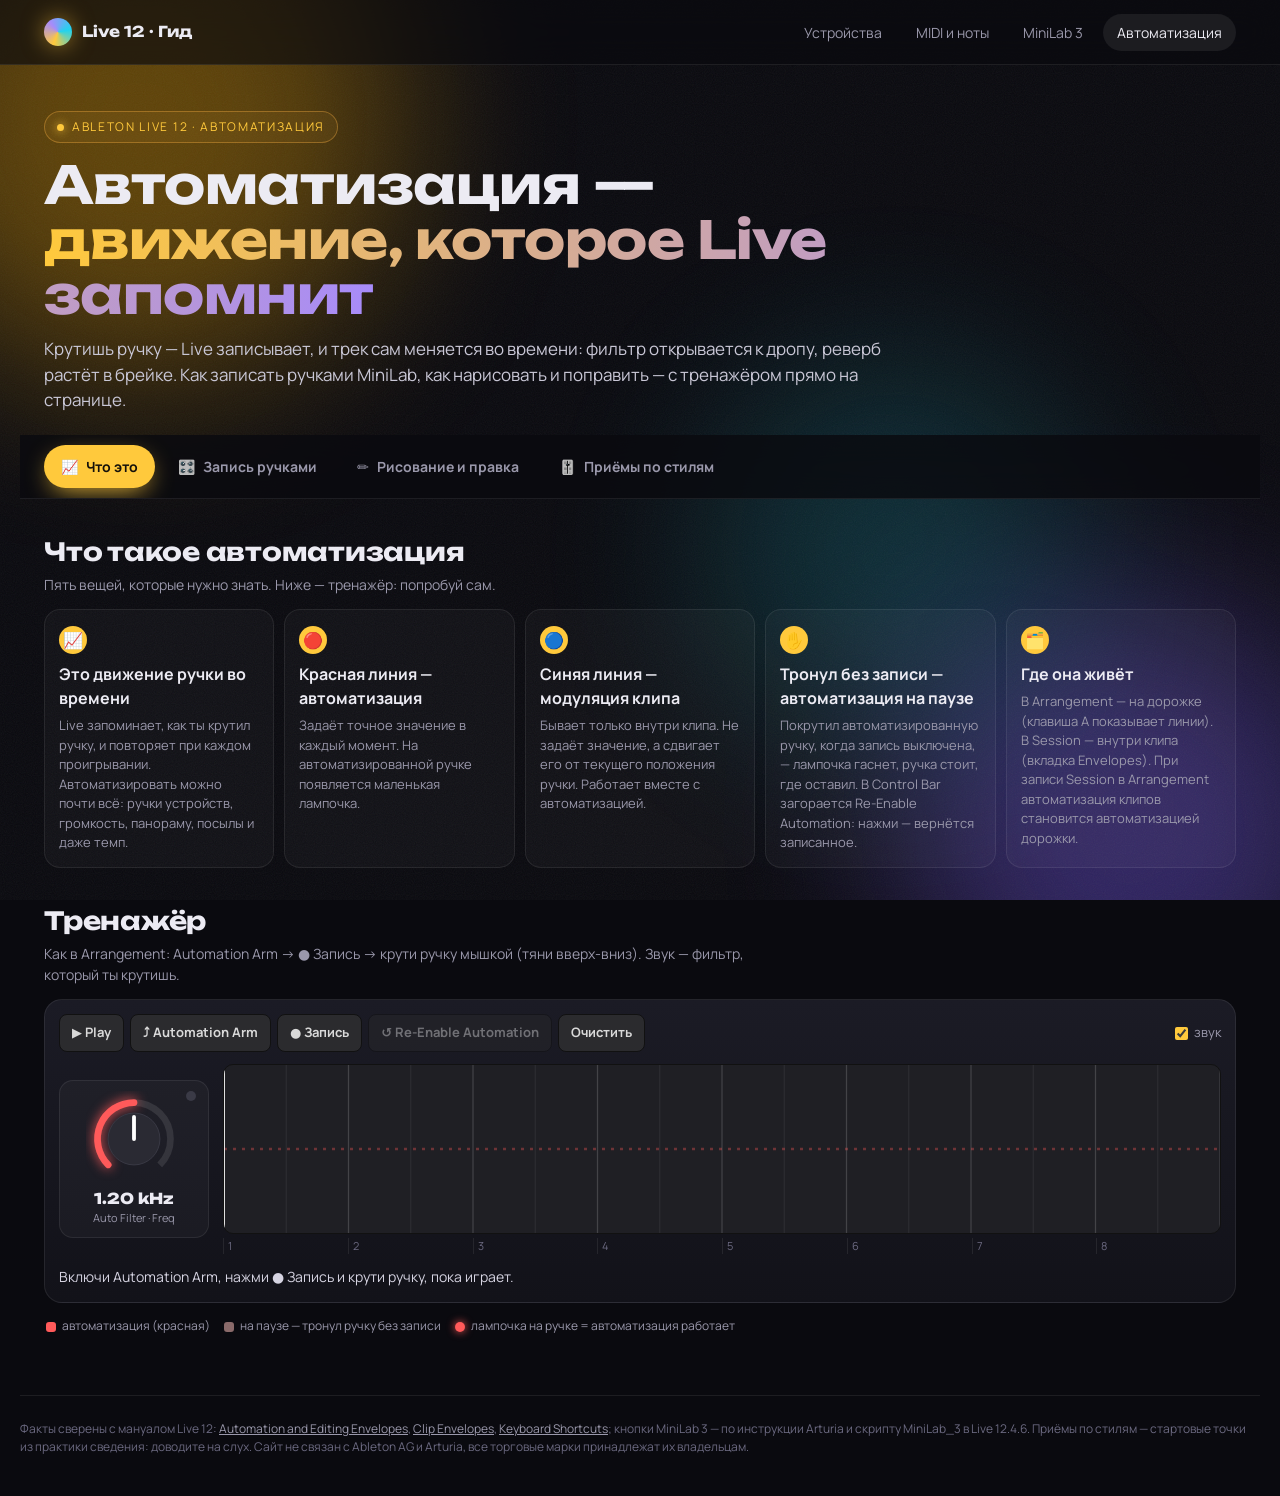
==== automation.html @ 1afea5f6 "feat: MiniLab 3 and automation pages MiniLab 3 (minilab.html): setup steps from the Arturia Live scr" ====
<!DOCTYPE html>
<html lang="ru">
<head>
<meta charset="utf-8">
<meta name="viewport" content="width=device-width, initial-scale=1">
<title>Автоматизация в Ableton Live 12 — гид</title>
<meta name="description" content="Автоматизация в Ableton Live 12: что это, как записать движения ручек MiniLab 3, как рисовать и править линии, формы и Simplify, приёмы по стилям — с интерактивным тренажёром.">
<link rel="icon" href="data:image/svg+xml,%3Csvg xmlns=%22http://www.w3.org/2000/svg%22 viewBox=%220 0 100 100%22%3E%3Ccircle cx=%2250%22 cy=%2250%22 r=%2244%22 fill=%22%23ffc93c%22/%3E%3Cpath d=%22M50 16 78 66 22 66Z%22 fill=%22%2314110a%22/%3E%3C/svg%3E">
<link rel="preconnect" href="https://fonts.googleapis.com">
<link rel="preconnect" href="https://fonts.gstatic.com" crossorigin>
<link href="https://fonts.googleapis.com/css2?family=Manrope:wght@400;500;600;700;800&family=Unbounded:wght@500;700;800&display=swap" rel="stylesheet">
<link rel="stylesheet" href="styles.css">
<link rel="stylesheet" href="midi.css">
<link rel="stylesheet" href="ctrl.css">
</head>
<body>
<div class="bg"><div class="blob b1"></div><div class="blob b2"></div><div class="blob b3"></div></div>
<div class="grain"></div>

<header class="top">
  <div class="wrap">
    <a class="logo" href="index.html"><span class="dot"></span>Live 12 · Гид</a>
    <nav>
      <a href="index.html">Устройства</a>
      <a href="midi.html">MIDI и ноты</a>
      <a href="minilab.html">MiniLab 3</a>
      <a href="automation.html" class="on">Автоматизация</a>
    </nav>
  </div>
</header>

<main class="wrap">
  <section class="mhero">
    <span class="eyebrow"><i></i>Ableton Live 12 · Автоматизация</span>
    <h1>Автоматизация — <span class="grad">движение, которое Live запомнит</span></h1>
    <p>Крутишь ручку — Live записывает, и трек сам меняется во времени: фильтр открывается к дропу, реверб растёт в брейке. Как записать ручками MiniLab, как нарисовать и поправить — с тренажёром прямо на странице.</p>
  </section>
  <nav class="tabs" id="tabs" role="tablist" aria-label="Разделы" data-order="basics record edit recipes"></nav>
  <div id="tab"></div>
</main>

<footer class="wrap disc">
  Факты сверены с мануалом Live 12: <a href="https://www.ableton.com/en/live-manual/12/automation-and-editing-envelopes/" target="_blank" rel="noopener">Automation and Editing Envelopes</a>, <a href="https://www.ableton.com/en/live-manual/12/clip-envelopes/" target="_blank" rel="noopener">Clip Envelopes</a>, <a href="https://www.ableton.com/en/live-manual/12/live-keyboard-shortcuts/" target="_blank" rel="noopener">Keyboard Shortcuts</a>; кнопки MiniLab 3 — по инструкции Arturia и скрипту MiniLab_3 в Live 12.4.6.
  Приёмы по стилям — стартовые точки из практики сведения: доводите на слух. Сайт не связан с Ableton AG и Arturia, все торговые марки принадлежат их владельцам.
</footer>

<script src="data/core.js"></script>
<script src="data/catalog.js"></script>
<script src="data/minilab.js"></script>
<script src="data/automation.js"></script>
<script src="js/ctrl-core.js"></script>
<script src="js/tabs.js"></script>
<script src="js/minilab/panel.js"></script>
<script src="js/automation/lane.js"></script>
<script src="js/automation/tabs.js"></script>
</body>
</html>
---- styles.css ----
:root{
  --bg:#0a0a0f; --bg2:#12121a; --card:#16161f; --line:rgba(255,255,255,.08);
  --txt:#ecebf3; --mut:#9a98ab; --dim:#6b6980;
  --amber:#ffc93c; --amber2:#ff8a1f; --accent:#ffc93c; --violet:#a78bfa; --pc:#ffc93c;
  --r:18px; --ease:cubic-bezier(.2,.8,.2,1); --spring:cubic-bezier(.34,1.56,.64,1);
}
*{box-sizing:border-box;margin:0;padding:0}
html{scroll-behavior:smooth}
body{font-family:'Manrope',system-ui,-apple-system,Segoe UI,Roboto,sans-serif;background:var(--bg);color:var(--txt);min-height:100vh;overflow-x:hidden;line-height:1.5;-webkit-font-smoothing:antialiased}
h1,h2,h3,.disp{font-family:'Unbounded','Manrope',sans-serif;letter-spacing:-.01em}
a{color:inherit}
button{font:inherit;color:inherit;background:none;border:0;cursor:pointer}

/* ── animated background ── */
.bg{position:fixed;inset:0;z-index:-2;overflow:hidden;pointer-events:none}
.blob{position:absolute;border-radius:50%;filter:blur(90px);opacity:.35;animation:float 22s ease-in-out infinite}
.b1{width:520px;height:520px;background:#ffb000;top:-140px;left:-120px}
.b2{width:460px;height:460px;background:#7c5cff;bottom:-160px;right:-80px;animation-delay:-7s}
.b3{width:380px;height:380px;background:#22d3ee;top:40%;left:55%;opacity:.18;animation-delay:-14s}
@keyframes float{0%,100%{transform:translate(0,0) scale(1)}33%{transform:translate(60px,40px) scale(1.08)}66%{transform:translate(-40px,60px) scale(.95)}}
.grain{position:fixed;inset:0;z-index:-1;pointer-events:none;opacity:.06;background-image:url("data:image/svg+xml,%3Csvg xmlns='http://www.w3.org/2000/svg' width='160' height='160'%3E%3Cfilter id='n'%3E%3CfeTurbulence type='fractalNoise' baseFrequency='.9' numOctaves='3'/%3E%3C/filter%3E%3Crect width='100%25' height='100%25' filter='url(%23n)'/%3E%3C/svg%3E")}

.wrap{max-width:1240px;margin:0 auto;padding:0 24px}

/* ── header ── */
header.top{position:sticky;top:0;z-index:20;backdrop-filter:blur(16px);-webkit-backdrop-filter:blur(16px);background:rgba(10,10,15,.65);border-bottom:1px solid var(--line)}
header.top .wrap{display:flex;align-items:center;gap:14px;height:64px}
.logo{display:flex;align-items:center;gap:10px;text-decoration:none;font-family:'Unbounded','Manrope',system-ui,sans-serif;font-weight:700;font-size:15px}
.logo .dot{width:28px;height:28px;border-radius:50%;background:conic-gradient(from 200deg,var(--amber),var(--violet),#22d3ee,var(--amber));box-shadow:0 0 22px rgba(255,200,60,.5);animation:spin 8s linear infinite}
@keyframes spin{to{transform:rotate(360deg)}}
.top nav{margin-left:auto;display:flex;gap:6px}
.top nav a{padding:8px 14px;border-radius:999px;text-decoration:none;color:var(--mut);font-size:14px;transition:.25s}
.top nav a:hover,.top nav a.on{color:var(--txt);background:rgba(255,255,255,.07)}

/* ── hero ── */
.hero{padding:64px 0 28px;display:grid;grid-template-columns:1.25fr .75fr;gap:40px;align-items:center}
.eyebrow{display:inline-flex;gap:8px;align-items:center;font-size:12px;letter-spacing:.14em;text-transform:uppercase;color:var(--amber);border:1px solid rgba(255,181,71,.35);padding:6px 12px;border-radius:999px;background:rgba(255,181,71,.07)}
.eyebrow i{width:7px;height:7px;border-radius:50%;background:var(--amber);box-shadow:0 0 10px var(--amber);animation:pulse 1.6s infinite}
@keyframes pulse{50%{opacity:.3}}
.hero h1{font-size:clamp(34px,5vw,62px);line-height:1.04;margin:18px 0 16px;font-weight:800}
.grad{background:linear-gradient(92deg,#fff 0%,#ffd08a 40%,#ff8a3d 70%,#ff4d6d 100%);-webkit-background-clip:text;background-clip:text;color:transparent;background-size:200% auto;animation:shine 6s linear infinite}
@keyframes shine{to{background-position:200% center}}
.hero p{color:var(--mut);font-size:17px;max-width:560px}
.steps{display:flex;gap:10px;margin-top:22px;flex-wrap:wrap}
.steps span{font-size:13px;padding:8px 12px;border-radius:12px;background:rgba(255,255,255,.05);border:1px solid var(--line)}
.steps b{color:var(--amber);margin-right:6px}

/* VU meter */
.vu{position:relative;aspect-ratio:1.6;border-radius:22px;background:linear-gradient(180deg,#f6e7c3,#e7d09d);box-shadow:inset 0 0 0 10px #1b1b22,inset 0 0 0 12px #3a3a46,0 30px 80px rgba(255,150,40,.25);overflow:hidden}
.vu svg{width:100%;height:100%}
.vu .needle{transform-origin:200px 230px;animation:needle 2.4s ease-in-out infinite}
@keyframes needle{0%{transform:rotate(-38deg)}18%{transform:rotate(12deg)}26%{transform:rotate(-4deg)}40%{transform:rotate(22deg)}55%{transform:rotate(-14deg)}70%{transform:rotate(30deg)}82%{transform:rotate(2deg)}100%{transform:rotate(-38deg)}}
.vu::after{content:'';position:absolute;inset:0;background:radial-gradient(ellipse at 50% 120%,rgba(255,170,60,.35),transparent 60%);pointer-events:none}

/* ── filter chips ── */
.sec-h{display:flex;align-items:end;justify-content:space-between;gap:16px;margin:42px 0 18px;flex-wrap:wrap}
.sec-h h2{font-size:24px}
.sec-h p{color:var(--mut);font-size:14px}
.chips{display:flex;flex-wrap:wrap;gap:8px}
.chip{display:inline-flex;align-items:center;gap:8px;padding:9px 14px;border-radius:999px;border:1px solid var(--line);background:rgba(255,255,255,.035);font-size:14px;transition:all .3s var(--ease);position:relative;overflow:hidden}
.chip:hover{border-color:rgba(255,255,255,.25);transform:translateY(-2px)}
.chip.on{background:var(--c,var(--amber));color:#14110a;border-color:transparent;box-shadow:0 8px 28px -6px var(--c,var(--amber));font-weight:700}
.chip .ic{font-size:16px}
.chip.dis{opacity:.28;pointer-events:none}

/* ── plugin grid ── */
.grid{display:grid;grid-template-columns:repeat(4,1fr);gap:18px}
.pcard{position:relative;border-radius:var(--r);background:var(--card);border:1px solid var(--line);overflow:hidden;cursor:pointer;transform-style:preserve-3d;transition:transform .5s var(--ease),box-shadow .5s,border-color .4s,opacity .4s;opacity:0;animation:rise .7s var(--ease) forwards}
.pcard:hover{border-color:color-mix(in srgb,var(--pc) 60%,transparent);box-shadow:0 26px 60px -20px color-mix(in srgb,var(--pc) 55%,transparent)}
.pcard .ph{aspect-ratio:415/327;overflow:hidden;position:relative}
.pcard img{width:100%;height:100%;object-fit:cover;transition:transform .8s var(--ease),filter .5s;filter:saturate(.9)}
.pcard:hover img{transform:scale(1.07);filter:saturate(1.1)}
.pcard .ph::after{content:'';position:absolute;inset:0;background:linear-gradient(180deg,transparent 45%,rgba(10,10,15,.9))}
.pcard .tag{max-width:calc(100% - 80px);white-space:nowrap;overflow:hidden;text-overflow:ellipsis;position:absolute;left:12px;top:12px;z-index:2;font-size:11px;padding:5px 9px;border-radius:999px;background:rgba(10,10,15,.7);backdrop-filter:blur(6px);border:1px solid var(--line)}
.pcard .bd{padding:14px 16px 18px;position:relative}
.pcard h3{font-size:16px;margin-bottom:4px}
.pcard .ty{font-size:12px;color:var(--pc);margin-bottom:8px;font-weight:700;letter-spacing:.02em}
.pcard p{font-size:13px;color:var(--mut)}
.pcard .go{position:absolute;right:14px;top:-22px;width:44px;height:44px;border-radius:50%;display:grid;place-items:center;background:var(--pc);color:#111;font-weight:800;transform:scale(0) rotate(-90deg);transition:transform .45s var(--spring);z-index:3;box-shadow:0 8px 24px -4px var(--pc)}
.pcard:hover .go{transform:scale(1) rotate(0)}
.pcard.dim{opacity:.22 !important;filter:grayscale(.8);transform:scale(.97)}
.pcard .shine{position:absolute;inset:0;background:radial-gradient(400px circle at var(--mx,50%) var(--my,50%),rgba(255,255,255,.12),transparent 45%);opacity:0;transition:opacity .3s;pointer-events:none;z-index:2}
.pcard:hover .shine{opacity:1}
@keyframes rise{from{opacity:0;transform:translateY(30px) scale(.97)}to{opacity:1;transform:none}}

/* ── chains ── */
.chains{display:grid;grid-template-columns:repeat(auto-fill,minmax(340px,1fr));gap:14px}
.chain{border:1px solid var(--line);background:linear-gradient(180deg,rgba(255,255,255,.04),rgba(255,255,255,.015));border-radius:var(--r);padding:16px}
.chain .h{display:flex;justify-content:space-between;align-items:center;margin-bottom:12px}
.chain .h b{font-family:'Unbounded','Manrope',system-ui,sans-serif;font-size:14px}
.chain .src{font-size:11px;padding:3px 8px;border-radius:999px;background:rgba(255,181,71,.12);color:var(--amber)}
.chain .src.pr{background:rgba(124,92,255,.15);color:#b4a4ff}
.flow{display:flex;align-items:center;gap:6px;flex-wrap:wrap}
.flow .n{display:flex;align-items:center;gap:8px;padding:5px 10px 5px 5px;border-radius:12px;background:rgba(255,255,255,.05);border:1px solid var(--line);font-size:13px;text-decoration:none;transition:.25s}
.flow .n:hover{border-color:var(--amber);transform:translateY(-2px)}
.flow .n img{width:32px;height:32px;border-radius:8px;object-fit:cover}
.flow .arr{width:26px;height:2px;background:linear-gradient(90deg,var(--amber),transparent);position:relative;overflow:hidden}
.flow .arr::after{content:'';position:absolute;inset:0;background:linear-gradient(90deg,transparent,#fff,transparent);animation:flowing 1.6s linear infinite}
@keyframes flowing{from{transform:translateX(-100%)}to{transform:translateX(100%)}}
.chain .nt{font-size:12px;color:var(--mut);margin-top:10px}

/* ── plugin page ── */
.view{animation:viewIn .6s var(--ease)}
@keyframes viewIn{from{opacity:0;transform:translateY(18px)}to{opacity:1;transform:none}}
.back{display:inline-flex;align-items:center;gap:8px;color:var(--mut);font-size:14px;margin:26px 0 10px;padding:8px 12px 8px 8px;border-radius:999px;transition:.25s}
.back:hover{color:var(--txt);background:rgba(255,255,255,.06)}
.phero{position:relative;border-radius:26px;overflow:hidden;border:1px solid var(--line);min-height:320px;display:grid;grid-template-columns:1.1fr .9fr}
.phero .bgimg{position:absolute;inset:0;background-size:cover;background-position:center;filter:blur(40px) saturate(1.4) brightness(.45);transform:scale(1.3)}
.phero .info{position:relative;padding:34px;display:flex;flex-direction:column;justify-content:center}
.phero .ty{color:var(--pc);font-weight:800;font-size:13px;letter-spacing:.08em;text-transform:uppercase}
.phero h1{font-size:clamp(26px,3.4vw,42px);margin:8px 0 12px;line-height:1.08}
.phero .tl{font-size:18px;margin-bottom:12px}
.phero .wh{color:#c9c7d6;font-size:15px;max-width:560px}
.phero .media{position:relative;display:flex;align-items:center;justify-content:center;padding:26px;gap:16px}
.phero .media img.main{width:100%;max-width:440px;border-radius:18px;box-shadow:0 30px 70px rgba(0,0,0,.6);animation:hoverY 6s ease-in-out infinite}
@keyframes hoverY{50%{transform:translateY(-8px) rotate(-.4deg)}}
.panelstrip{margin-top:16px;border-radius:14px;overflow:hidden;border:1px solid var(--line);background:#000;display:flex;justify-content:center;max-height:150px}
.panelstrip img{max-height:150px;max-width:100%;object-fit:contain}
.links{display:flex;gap:10px;margin-top:16px;flex-wrap:wrap}
.btn{display:inline-flex;align-items:center;gap:8px;padding:10px 16px;border-radius:12px;border:1px solid var(--line);background:rgba(255,255,255,.05);font-size:14px;text-decoration:none;transition:.25s}
.btn:hover{background:rgba(255,255,255,.1);transform:translateY(-1px)}

.picker{margin-top:28px;display:grid;gap:18px}
.pstep{border:1px solid var(--line);border-radius:var(--r);padding:18px;background:rgba(255,255,255,.025)}
.pstep h3{font-size:14px;display:flex;align-items:center;gap:10px;margin-bottom:12px;font-weight:600}
.pstep h3 .num{width:26px;height:26px;border-radius:50%;display:grid;place-items:center;background:var(--pc);color:#111;font-size:12px;font-weight:800}
.pstep h3 .num.done{animation:pop .5s var(--spring)}
@keyframes pop{0%{transform:scale(.4)}100%{transform:scale(1)}}
.style-chip{flex-direction:column;align-items:flex-start;gap:2px;border-radius:14px;padding:10px 14px;min-width:150px}
.style-chip small{font-size:11px;color:var(--mut);font-weight:400}
.style-chip.on small{color:rgba(20,17,10,.75)}

.empty{text-align:center;padding:50px 20px;color:var(--mut);border:1px dashed var(--line);border-radius:var(--r);margin-top:18px}
.empty .big{font-size:44px;display:block;margin-bottom:8px;animation:bob 2.4s ease-in-out infinite}
@keyframes bob{50%{transform:translateY(-6px)}}

/* ── result ── */
.result{margin-top:26px}
.rhead{display:flex;align-items:center;gap:14px;flex-wrap:wrap;padding:18px 20px;border-radius:var(--r);background:linear-gradient(100deg,color-mix(in srgb,var(--sc) 22%,transparent),rgba(255,255,255,.02));border:1px solid color-mix(in srgb,var(--sc) 40%,transparent)}
.rhead .t{font-family:'Unbounded','Manrope',system-ui,sans-serif;font-size:18px}
.rhead .note{color:#d8d6e4;font-size:14px;flex-basis:100%}
.legend{display:flex;gap:14px;font-size:12px;color:var(--mut);margin:14px 2px;flex-wrap:wrap}
.legend i{display:inline-block;width:10px;height:10px;border-radius:3px;margin-right:6px;vertical-align:middle}
.board{display:grid;grid-template-columns:repeat(auto-fill,minmax(270px,1fr));gap:14px;margin-top:6px}
.ctl{position:relative;border-radius:16px;padding:16px;background:linear-gradient(180deg,#1b1b25,#14141c);border:1px solid var(--line);opacity:0;transform:translateY(16px);animation:rise .55s var(--ease) forwards;overflow:hidden}
.ctl.st{border-color:color-mix(in srgb,var(--sc) 55%,transparent)}
.ctl.st::before{content:attr(data-st);position:absolute;top:0;right:0;font-size:10px;font-weight:800;padding:4px 9px;border-bottom-left-radius:10px;background:var(--sc);color:#121;letter-spacing:.04em}
.ctl .nm{font-weight:800;font-size:14px}
.ctl .rg{font-size:11px;color:var(--dim);margin-top:2px}
.ctl .row{display:flex;align-items:center;gap:14px;margin:12px 0 10px}
.ctl .val{font-family:'Unbounded','Manrope',system-ui,sans-serif;font-size:15px;color:var(--pc)}
.ctl .why{font-size:13px;color:#c4c2d2;line-height:1.45}
.ctl .info{position:absolute;right:10px;bottom:10px;width:22px;height:22px;border-radius:50%;border:1px solid var(--line);font-size:11px;color:var(--mut);display:grid;place-items:center}
.ctl .tip{display:none;font-size:12px;color:var(--mut);margin-top:8px;padding-top:8px;border-top:1px dashed var(--line)}
.ctl.open .tip{display:block;animation:viewIn .3s}

/* knob */
.knob{width:76px;height:76px;flex:none}
.knob .trk{fill:none;stroke:rgba(255,255,255,.08);stroke-width:6;stroke-linecap:round}
.knob .arc{fill:none;stroke:var(--pc);stroke-width:6;stroke-linecap:round;transition:stroke-dasharray 1.3s var(--ease);filter:drop-shadow(0 0 6px var(--pc))}
.knob .ptr{transition:transform 1.3s var(--spring);transform-origin:50px 50px}
/* switch */
.sw{display:flex;flex-wrap:wrap;gap:5px}
.sw span{font-size:12px;padding:6px 9px;border-radius:9px;background:rgba(255,255,255,.04);border:1px solid var(--line);color:var(--dim);transition:all .5s var(--ease)}
.sw span.on{background:var(--pc);color:#121;border-color:transparent;font-weight:800;box-shadow:0 0 18px -2px var(--pc);transform:scale(1.06)}
/* adsr */
.adsr{width:100%;height:70px}
.adsr path{fill:none;stroke:var(--pc);stroke-width:2.5;stroke-linejoin:round;filter:drop-shadow(0 0 5px var(--pc));stroke-dasharray:600;stroke-dashoffset:600;animation:draw 1.4s var(--ease) forwards}
.adsr .fillp{fill:color-mix(in srgb,var(--pc) 15%,transparent);stroke:none;filter:none;animation:fadein 1.4s forwards;opacity:0}
@keyframes draw{to{stroke-dashoffset:0}}
@keyframes fadein{to{opacity:1}}

.hacks{display:grid;grid-template-columns:repeat(auto-fill,minmax(260px,1fr));gap:12px}
.hack{padding:16px;border-radius:16px;border:1px solid var(--line);background:rgba(255,255,255,.03);transition:.3s;position:relative;overflow:hidden}
.hack:hover{transform:translateY(-3px);border-color:color-mix(in srgb,var(--pc) 50%,transparent)}
.hack b{display:block;margin-bottom:6px;font-size:14px}
.hack b::before{content:'⚡ ';color:var(--pc)}
.hack p{font-size:13px;color:var(--mut)}

details.ref{margin-top:14px;border:1px solid var(--line);border-radius:var(--r);background:rgba(255,255,255,.02)}
details.ref summary{cursor:pointer;padding:16px 18px;font-weight:700;list-style:none;display:flex;justify-content:space-between}
details.ref summary::after{content:'＋';color:var(--pc);transition:.3s}
details.ref[open] summary::after{transform:rotate(45deg)}
table{width:100%;border-collapse:collapse;font-size:13px}
td,th{padding:10px 18px;border-top:1px solid var(--line);text-align:left;vertical-align:top}
th{color:var(--mut);font-weight:600}
td:first-child{font-weight:700;white-space:nowrap}
td:nth-child(2){color:var(--pc);white-space:nowrap}

.disc{font-size:12px;color:var(--dim);border-top:1px solid var(--line);margin-top:60px;padding:24px 0 40px}
.disc a{color:var(--mut)}

.reveal{opacity:0;transform:translateY(24px);transition:opacity .8s var(--ease),transform .8s var(--ease)}
.reveal.in{opacity:1;transform:none}

@media (max-width:980px){.grid{grid-template-columns:repeat(2,1fr)}.hero{grid-template-columns:1fr}.vu{max-width:420px}.phero{grid-template-columns:1fr}}
@media (max-width:560px){.grid{grid-template-columns:1fr}.wrap{padding:0 16px}.top nav a.hide-m{display:none}.board{grid-template-columns:1fr}}
@media (prefers-reduced-motion:reduce){*{animation-duration:.01ms !important;transition-duration:.01ms !important}}

/* ── общее для гида Ableton ── */
.grad{background:linear-gradient(90deg,var(--amber),var(--violet));-webkit-background-clip:text;background-clip:text;color:transparent}
.muted{color:var(--mut)}
.badge{display:inline-flex;align-items:center;gap:6px;font-size:11px;font-weight:800;padding:3px 8px;border-radius:999px;background:rgba(255,201,60,.14);color:var(--amber);letter-spacing:.04em}
.badge.v{background:rgba(167,139,250,.16);color:#c4b5fd}
.badge.g{background:rgba(52,211,153,.14);color:#6ee7b7}
.btn.pri{background:var(--amber);color:#14110a;border-color:transparent;font-weight:800}
.btn.pri:hover{background:#ffd866}
.btn[disabled]{opacity:.4;pointer-events:none}
kbd{font-family:'Manrope',system-ui,sans-serif;font-size:12px;font-weight:800;padding:2px 7px;border-radius:6px;border:1px solid rgba(255,255,255,.22);border-bottom-width:3px;background:rgba(255,255,255,.06)}
.box{border:1px solid var(--line);border-radius:var(--r);background:rgba(255,255,255,.025);padding:18px}
:focus-visible{outline:2px solid var(--amber);outline-offset:2px}

/* ── каталог устройств ── */
.small{font-size:13px !important;margin-top:14px}
.badge.soon{background:rgba(255,255,255,.07);color:var(--mut);font-weight:700}
.promo{display:grid;grid-template-columns:150px 1fr;gap:16px;align-items:center;padding:20px;border-radius:24px;text-decoration:none;border:1px solid rgba(255,201,60,.35);background:linear-gradient(135deg,rgba(255,201,60,.12),rgba(167,139,250,.1));transition:.35s var(--ease)}
.promo:hover{transform:translateY(-4px);box-shadow:0 30px 60px -30px rgba(255,201,60,.6)}
.promo b{display:block;font-family:'Unbounded','Manrope',sans-serif;font-size:17px;margin:8px 0 6px}
.promo p{font-size:13px;color:var(--mut)}
.promo .go{display:inline-block;margin-top:10px;font-weight:800;color:var(--amber)}
.mclock{width:150px;height:150px}
.mclock .ring{fill:none;stroke:rgba(255,255,255,.15)}
.mclock polygon{fill:rgba(255,201,60,.18);stroke:var(--amber);stroke-width:3;stroke-linejoin:round;filter:drop-shadow(0 0 6px rgba(255,201,60,.7));transform-origin:100px 100px;animation:spin 24s linear infinite}
.mclock circle:not(.ring){fill:#1d1d26;stroke:rgba(255,255,255,.25)}
.mclock circle.on{fill:var(--amber);stroke:#ffe9a8}
.toolbar{display:flex;gap:14px;align-items:center;flex-wrap:wrap;margin:26px 0 12px}
input[type=search]{flex:1 1 320px;font:inherit;font-size:15px;color:var(--txt);background:rgba(255,255,255,.05);border:1px solid var(--line);border-radius:14px;padding:12px 16px;outline:none;transition:.25s}
input[type=search]:focus{border-color:var(--amber);background:rgba(255,255,255,.08)}
.tgl{display:inline-flex;align-items:center;gap:6px;font-size:13px;color:var(--mut);cursor:pointer}
.tgl input{accent-color:var(--amber)}
.chip small{font-size:11px;color:var(--mut);font-weight:600}
.chip.on small{color:rgba(20,17,10,.7)}
.grp .sec-h{margin:34px 0 12px}
.grp h2{display:flex;align-items:center;gap:10px;font-size:clamp(19px,2.2vw,25px)}
.grp .gi{display:grid;place-items:center;width:36px;height:36px;border-radius:11px;background:color-mix(in srgb,var(--gc) 18%,transparent);font-size:18px}
.sec-h{display:flex;justify-content:space-between;align-items:flex-end;gap:16px;flex-wrap:wrap}
.sec-h p{color:var(--mut);font-size:14px;margin-top:4px}
.dgrid{display:grid;grid-template-columns:repeat(auto-fill,minmax(240px,1fr));gap:12px}
.dcard{position:relative;display:grid;gap:8px;align-content:start;padding:16px;border-radius:18px;text-decoration:none;border:1px solid var(--line);background:linear-gradient(180deg,#191922,#13131a);overflow:hidden;animation:rise .55s var(--ease) both;transition:transform .35s var(--ease),border-color .35s,box-shadow .35s}
.dcard::before{content:'';position:absolute;left:0;top:0;bottom:0;width:3px;background:var(--gc)}
.dcard:hover{transform:translateY(-4px);border-color:color-mix(in srgb,var(--gc) 60%,transparent);box-shadow:0 22px 50px -24px var(--gc)}
.dcard .dh{display:flex;justify-content:space-between;align-items:center;gap:8px}
.dcard b{font-family:'Unbounded','Manrope',sans-serif;font-size:15px}
.dcard .go{color:var(--gc);font-weight:800;transition:transform .3s var(--spring)}
.dcard:hover .go{transform:translateX(4px)}
.dcard p{font-size:13px;color:var(--mut)}
.bdg{display:flex;gap:5px;flex-wrap:wrap}
.soon-hero{min-height:280px}
.soon-hero .bdg{margin-bottom:12px}
.soon-panel{position:relative;width:min(100%,360px);aspect-ratio:1.9;border-radius:14px;background:linear-gradient(180deg,#3b3b44,#2a2a31);border:1px solid rgba(255,255,255,.12);box-shadow:0 30px 60px rgba(0,0,0,.5);padding:12px 14px;font:700 13px Manrope,sans-serif;color:#e8e8ee;display:grid;grid-template-columns:repeat(3,1fr);grid-template-rows:auto 1fr;gap:10px;align-items:center;justify-items:center}
.soon-panel::before{content:'';position:absolute;left:0;right:0;top:34px;height:1px;background:rgba(255,255,255,.1)}
.soon-panel b{grid-column:1/-1;justify-self:start;font-size:13px}
.soon-panel span{width:58px;height:58px;border-radius:50%;border:5px solid rgba(255,255,255,.12);border-top-color:var(--pc);animation:spin 3.2s linear infinite}
.soon-panel span:nth-child(2){animation-duration:4.4s}.soon-panel span:nth-child(3){animation-duration:5.6s}
@media (max-width:980px){.promo{max-width:520px}}
@media (max-width:560px){.promo{grid-template-columns:90px 1fr;padding:14px}.mclock{width:90px;height:90px}.logo{font-size:13px;white-space:nowrap}.top nav{gap:2px}.top nav a{padding:7px 9px;font-size:13px;white-space:nowrap}}

/* ── По партиям ── */
.ptiles{display:grid;grid-template-columns:repeat(auto-fill,minmax(170px,1fr));gap:10px;margin-bottom:10px}
.ptile{display:grid;gap:4px;padding:14px;border-radius:16px;text-decoration:none;border:1px solid var(--line);background:linear-gradient(180deg,#1b1b25,#14141c);transition:.3s var(--ease);animation:rise .5s var(--ease) both}
.ptile:hover{transform:translateY(-3px);border-color:var(--amber)}
.ptile .pi{font-size:24px}.ptile b{font-family:'Unbounded','Manrope',sans-serif;font-size:14px}.ptile small{font-size:11px;color:var(--mut)}
.part-hero{min-height:0;grid-template-columns:1fr}
.pstyles{margin-top:20px}
.rcps{display:grid;grid-template-columns:repeat(auto-fill,minmax(300px,1fr));gap:12px}
.rcp{border:1px solid var(--line);border-radius:16px;padding:14px;background:rgba(255,255,255,.03);display:grid;gap:8px;align-content:start;border-left:3px solid var(--amber)}
.rcp.k-serum{border-left-color:#38bdf8}.rcp.k-diva{border-left-color:#a78bfa}.rcp.k-sample{border-left-color:#34d399}
.rcp .rh{display:flex;justify-content:space-between;gap:8px;align-items:baseline;font-size:12px}
.rcp .rk{color:var(--mut);font-weight:700}
.rcp .rt{font-size:15px}
.rcp .tags{display:flex;gap:5px;flex-wrap:wrap}
.rcp .tags span{font-size:11px;padding:2px 8px;border-radius:999px;background:rgba(167,139,250,.15);color:#c4b5fd}
table.prm{font-size:12.5px}
table.prm td{padding:5px 8px;border-top:1px solid var(--line)}
table.prm td:first-child{color:var(--mut);font-weight:600;white-space:normal;width:42%}
table.prm td:nth-child(2){color:var(--txt);white-space:normal}
.rm,.rw{font-size:12.5px;color:#d6d4e2}
.devl{color:var(--amber);font-weight:800;text-decoration:none;border-bottom:1px dashed currentColor}
.chainv{display:flex;flex-wrap:wrap;gap:10px;align-items:stretch}
.chainv .arr{align-self:center;width:24px;height:2px;background:linear-gradient(90deg,var(--amber),transparent)}
.cstep{flex:1 1 230px;max-width:340px;border:1px solid var(--line);border-radius:16px;padding:12px;background:rgba(255,255,255,.03);display:grid;gap:8px;align-content:start}
.cstep .ch{display:flex;gap:8px;align-items:center}
.cstep .n{display:grid;place-items:center;width:24px;height:24px;border-radius:50%;background:var(--amber);color:#14110a;font-weight:800;font-size:12px}
.snotes{display:grid;grid-template-columns:repeat(auto-fill,minmax(240px,1fr));gap:10px}
.snotes>div{border:1px solid var(--line);border-radius:14px;padding:12px;background:rgba(255,255,255,.03)}
.snotes p{font-size:13px;color:var(--mut);margin-top:4px}
.ptips{display:grid;grid-template-columns:repeat(auto-fill,minmax(280px,1fr));gap:8px;list-style:none}
.ptips li{padding:12px 14px;border-radius:14px;border:1px solid var(--line);background:rgba(255,255,255,.03);font-size:13.5px}
.ptips li::before{content:'⚡ ';color:var(--amber)}
.box.sc{margin-top:16px}
.src{font-size:12px;color:var(--dim);margin-top:18px}.src a{color:var(--mut)}

/* ── страница устройства ── */
.dhero{grid-template-columns:1.05fr .95fr}
.whenhow{width:100%;max-width:520px;background:rgba(10,10,15,.55);border:1px solid var(--line);border-radius:18px;padding:18px 20px;font-size:14px}
.whenhow h3{font-size:13px;letter-spacing:.06em;text-transform:uppercase;color:var(--pc);margin:4px 0 8px}
.whenhow h3+ul,.whenhow h3+ol{margin-bottom:12px}
.whenhow ul,.whenhow ol{padding-left:18px;display:grid;gap:5px;color:#d6d4e2}
.lpanel{margin-top:16px;border-radius:14px;background:linear-gradient(180deg,#45454d,#38383f);border:1px solid rgba(255,255,255,.12);box-shadow:0 24px 60px -24px rgba(0,0,0,.8);overflow:hidden}
.lp-title{display:flex;align-items:center;gap:8px;padding:8px 12px;background:#2d2d33;border-bottom:1px solid rgba(0,0,0,.4);font:700 13px Manrope,sans-serif;color:#e9e9ee}
.lp-title .led{width:12px;height:12px;border-radius:3px;background:var(--pc);box-shadow:0 0 10px var(--pc)}
.lp-body{display:flex;flex-wrap:wrap;gap:16px;padding:14px;align-items:center}
.lp-graph{flex:none}
.ccurve{width:180px;height:auto;display:block}
.ccurve .bgc{fill:#26262b}.ccurve .g{stroke:rgba(255,255,255,.06)}.ccurve .diag{stroke:rgba(255,255,255,.18);stroke-dasharray:3 4}
.ccurve .thr{stroke:var(--pc);stroke-dasharray:2 3;opacity:.7}
.ccurve .cv{fill:none;stroke:var(--pc);stroke-width:2.5;filter:drop-shadow(0 0 5px var(--pc));stroke-dasharray:600;stroke-dashoffset:600;animation:draw 1.4s var(--ease) forwards}
.ccurve text{fill:#c9c9d1;font:600 10px Manrope,sans-serif;text-anchor:middle}
.lp-knobs{display:flex;flex-wrap:wrap;gap:6px 10px;flex:1}
.lk{display:grid;justify-items:center;gap:2px;width:88px;padding:6px 4px;border-radius:10px}
.lk.st{background:rgba(255,255,255,.06);box-shadow:inset 0 0 0 1px var(--sc)}
.lk .knob{width:58px;height:58px}
.lk b{font:700 12px Manrope,sans-serif;color:#fff;background:#1e1e22;border-radius:4px;padding:1px 6px;white-space:nowrap}
.lk span{font-size:11px;color:#c9c9d1;text-align:center;line-height:1.2}
.knob .tk line{stroke:rgba(255,255,255,.18);stroke-width:1.5}
.knob .cap{fill:#2a2a30;stroke:rgba(0,0,0,.6)}
.knob .ptr line{stroke:#fff;stroke-width:4;stroke-linecap:round}
.lp-sw{display:grid;gap:8px;min-width:220px}
.ls{display:grid;gap:4px;font-size:11px;color:#c9c9d1}
.ls .sw span{font-size:11px;padding:4px 8px}
.tg{font-style:normal;font-weight:800;font-size:11px;padding:3px 10px;border-radius:6px;background:#1e1e22;color:var(--dim);justify-self:start}
.tg.on{background:var(--pc);color:#141414}
.kbtip{font-size:12.5px;margin:10px 2px 0}
.ctl .val{font-family:'Unbounded','Manrope',sans-serif;font-size:16px;color:var(--pc);margin:10px 0 8px}
.factory{display:grid;grid-template-columns:repeat(auto-fill,minmax(250px,1fr));gap:10px}
.fp{border:1px solid var(--line);border-radius:14px;padding:12px;background:rgba(255,255,255,.03)}
.fp b{display:block;font-size:14px}.fp small{color:var(--pc);font-size:12px;font-weight:700}
.fp p{display:flex;flex-wrap:wrap;gap:4px 10px;margin-top:6px;font-size:12px;color:#d6d4e2}
.fp p i{font-style:normal;color:var(--mut)}
@media (max-width:980px){.dhero{grid-template-columns:1fr}}
@media (max-width:560px){.lk{width:76px}.lk .knob{width:50px;height:50px}.lp-sw{min-width:0;width:100%}}
.dhero .bdg{margin-bottom:10px}
.badge.review{background:#ff4d6d;color:#fff}
.dcard.review{outline:2px dashed #ff4d6d;outline-offset:2px}
/* меню на 4 пункта: на телефоне логотип — только кружок, меню прокручивается */
@media (max-width:560px){
  .top .wrap{gap:8px}
  .logo{font-size:0;gap:0}
  .top nav{overflow-x:auto;scrollbar-width:none;min-width:0}
  .top nav::-webkit-scrollbar{display:none}
}
---- midi.css ----
/* ── Страница MIDI: круг-часы, клавиатура, пиано-ролл, таблицы ── */
:root{--acc:#ffc93c;--vio:#a78bfa;--ok:#34d399;--ok2:#86efac;--care:#fb923c;--bad:#f87171;--cyan:#22d3ee}
.hide{display:none !important}
.mhero{padding:46px 0 22px;max-width:860px}
.mhero h1{font-size:clamp(28px,4.4vw,52px);line-height:1.06;margin:14px 0 14px}
.mhero p{color:#c9c7d6;font-size:17px}

/* вкладки */
.tabs{position:sticky;top:64px;z-index:15;display:flex;gap:6px;overflow-x:auto;scrollbar-width:none;padding:10px 24px;margin:0 -24px 22px;background:rgba(10,10,15,.82);backdrop-filter:blur(14px);-webkit-backdrop-filter:blur(14px);border-bottom:1px solid var(--line)}
.tabs::-webkit-scrollbar{display:none}
.tabs button{flex:none;display:inline-flex;gap:8px;align-items:center;padding:10px 16px;border-radius:999px;color:var(--mut);font-weight:700;font-size:14px;border:1px solid transparent;transition:.25s}
.tabs button:hover{color:var(--txt);background:rgba(255,255,255,.06)}
.tabs button.on{color:#14110a;background:var(--acc);box-shadow:0 8px 26px -8px var(--acc)}
.tabview{animation:viewIn .5s var(--ease)}

/* элементы управления */
.chips{display:flex;flex-wrap:wrap;gap:8px}
.chip.sm{padding:6px 11px;font-size:13px}
.chip small{font-size:11px;color:var(--mut);font-weight:500}
.chip.on small{color:rgba(20,17,10,.7)}
a.chip{text-decoration:none}
.seg{display:inline-flex;padding:4px;border-radius:999px;background:rgba(255,255,255,.05);border:1px solid var(--line);gap:2px}
.seg button{padding:8px 16px;border-radius:999px;font-weight:700;font-size:14px;color:var(--mut);transition:.25s}
.seg button.on{background:var(--txt);color:#111}
.seg.sm button{padding:6px 12px;font-size:13px}
.btn.sm{padding:6px 10px;font-size:12px;border-radius:9px}
.tgl{display:inline-flex;align-items:center;gap:6px;font-size:13px;color:var(--mut);cursor:pointer}
.tgl input{accent-color:var(--acc)}
.bh{font-size:15px;margin-bottom:12px}
.sec-h{display:flex;justify-content:space-between;align-items:flex-end;gap:16px;margin:34px 0 14px;flex-wrap:wrap}
.sec-h h2{font-size:clamp(19px,2.2vw,25px)}
.sec-h h2 small{font-family:'Manrope',sans-serif;font-size:14px;font-weight:600}
.sec-h p{color:var(--mut);font-size:14px;max-width:720px;margin-top:4px}
.kp{display:grid;gap:10px}
select{font:inherit;color:var(--txt);background:#17171f;border:1px solid var(--line);border-radius:10px;padding:8px 10px;max-width:100%}
.err{color:var(--bad);font-weight:700}
.legend i.ct{background:var(--acc)}.legend i.pt{background:var(--vio)}.legend i.bg{background:rgba(255,255,255,.25)}

/* ── круг-часы ── */
.ck-grid{display:grid;grid-template-columns:minmax(0,1.05fr) minmax(0,.95fr);gap:28px;align-items:start}
.clockbox{position:relative;max-width:540px;margin:0 auto}
.clockbox::before{content:'';position:absolute;inset:12%;border-radius:50%;background:radial-gradient(circle,rgba(255,201,60,.12),transparent 70%);filter:blur(20px)}
.clock{position:relative;width:100%;height:auto;display:block;user-select:none}
.clock .ring{fill:rgba(255,255,255,.015);stroke:rgba(255,255,255,.12);stroke-width:1.5}
.clock .ticks line{stroke:rgba(255,255,255,.14);stroke-width:1}
.clock .ticks line.hr{stroke:rgba(255,255,255,.4);stroke-width:2}
.clock .web line{stroke:rgba(255,201,60,.075);stroke-width:1}
.clock .fig{fill:rgba(255,201,60,.13);stroke:var(--acc);stroke-width:3.5;stroke-linejoin:round}
.clock .fig-glow{fill:none;stroke:var(--acc);stroke-width:9;opacity:.5}
.clock .fig2{fill:rgba(167,139,250,.22);stroke:var(--vio);stroke-width:3;stroke-linejoin:round}
.clock .fig2.in{animation:fig2 .6s var(--ease)}
@keyframes fig2{from{opacity:0}to{opacity:1}}
.clock .arcs>*{animation:fadein .45s forwards;opacity:0}
.clock .arc{fill:none;stroke:var(--acc);stroke-width:2.2;filter:drop-shadow(0 0 4px rgba(255,201,60,.8))}
.clock .adot{fill:var(--acc)}
.clock .alab rect{fill:#17141c;stroke:var(--acc);stroke-width:1.5}
.clock .alab text{fill:var(--acc);font:800 12px Manrope,sans-serif;text-anchor:middle}
.clock .nd{cursor:pointer;outline:none}
.clock .nd circle{fill:#191921;stroke:rgba(255,255,255,.2);stroke-width:1.5;transition:fill .35s,stroke .35s}
.clock .nd .nl{fill:#ecebf3;font:800 14px Manrope,sans-serif;text-anchor:middle;pointer-events:none}
.clock .nd .nr{fill:var(--mut);font:600 9.5px Manrope,sans-serif;text-anchor:middle;pointer-events:none}
.clock .nd:hover circle,.clock .nd:focus-visible circle{stroke:var(--acc);stroke-width:2.5}
.clock .nd.on circle{fill:var(--acc);stroke:#ffe9a8;filter:drop-shadow(0 0 10px rgba(255,201,60,.85))}
.clock .nd.on .nl,.clock .nd.on .nr{fill:#1a1405}
.clock .nd.root circle{stroke:#fff;stroke-width:3.5}
.clock .nd.ch circle{fill:var(--vio);stroke:#ddd6fe;filter:drop-shadow(0 0 10px rgba(167,139,250,.9))}
.clock .center .cn{fill:#fff;font:800 30px Unbounded,Manrope,sans-serif;text-anchor:middle}
.clock .center .cs{fill:var(--mut);font:600 13px Manrope,sans-serif;text-anchor:middle}
.ck-cap{text-align:center;font-size:13px;margin-top:6px}
.ck-right{display:grid;gap:14px}
.ck-types{display:grid;grid-template-columns:repeat(auto-fill,minmax(112px,1fr));gap:8px}
.ctype{flex-direction:column;align-items:flex-start;gap:0;border-radius:12px;padding:8px 12px}
.ctype b{font-size:13px}
.ck-btns{display:flex;flex-wrap:wrap;gap:8px;align-items:center;margin-top:4px}
.ck-info{border:1px solid var(--line);border-radius:var(--r);padding:16px;background:rgba(255,255,255,.03);display:grid;gap:10px;font-size:14px;color:#d6d4e2}
.ck-info h3{font-size:22px}
.ck-info h3 small{display:block;font-family:'Manrope',sans-serif;font-size:13px;color:var(--mut);font-weight:600;margin-top:4px}
.flow-n{display:flex;flex-wrap:wrap;align-items:center;gap:6px}
.nchip{display:inline-flex;flex-direction:column;align-items:center;min-width:44px;padding:5px 8px;border-radius:12px;background:rgba(255,201,60,.12);border:1px solid rgba(255,201,60,.35);line-height:1.1}
.nchip b{font-size:15px;color:var(--acc)}
.nchip small{font-size:10px;color:var(--mut)}
.nchip.rt{background:var(--acc);border-color:var(--acc)}
.nchip.rt b,.nchip.rt small{color:#1a1405}
.hop{font-size:11px;font-weight:800;color:var(--acc);padding:2px 6px;border-radius:999px;border:1px dashed rgba(255,201,60,.5)}
.chips.deg .chip b{margin-right:4px}
.ck-below{display:grid;grid-template-columns:minmax(0,1fr) minmax(0,1fr);gap:18px;margin-top:22px;align-items:start}
.pianobox{border:1px solid var(--line);border-radius:var(--r);padding:14px;background:rgba(255,255,255,.025)}

/* ── клавиатура ── */
.piano{width:100%;height:auto;display:block}
.piano .pk{cursor:pointer}
.piano .pk.w rect{fill:#e9e7f0;stroke:#0b0b10;stroke-width:1}
.piano .pk.b rect{fill:#1d1d25;stroke:#0b0b10}
.piano .pk rect{transition:fill .3s}
.piano .pk.on rect{fill:var(--acc)}
.piano .pk.b.on rect{fill:#e0a800}
.piano .pk.rt rect{fill:#ff8a1f}
.piano .kl{font:700 9px Manrope,sans-serif;fill:#6b6980;text-anchor:middle;pointer-events:none}
.piano .kl.on{fill:#1a1405;font-size:10px}
.piano.mini{margin-top:8px;pointer-events:none}
.piano.big{max-width:520px}
.piano.big .pk:hover rect{opacity:.85}

/* ── пиано-ролл в стиле Ableton ── */
.roll-wrap{overflow-x:auto;border:1px solid var(--line);border-radius:14px;background:#1b1b22}
.roll{display:block;max-width:none}
.roll .row.wk{fill:#2b2b33}.roll .row.bk{fill:#25252c}
.roll .row.sc{fill:#3a3a4c}.roll .row.rt{fill:#4a4130}
.roll .rk.wk{fill:#d9d7e2}.roll .rk.bk{fill:#2a2a31}
.roll .rk.sc.wk{fill:#ffe9a8}.roll .rk.sc.bk{fill:#8a7a3c}.roll .rk.rt{fill:var(--acc)}
.roll .rl{font:700 8.5px Manrope,sans-serif;fill:#1b1b22}
.roll .gs{stroke:rgba(0,0,0,.25);stroke-width:.5}
.roll .gq{stroke:rgba(0,0,0,.55);stroke-width:1}
.roll .gb{stroke:rgba(255,255,255,.22);stroke-width:1.2}
.roll .nt{fill:#ff9f5a;stroke:#3a1d08;stroke-width:.8;transform-box:fill-box;transform-origin:left center;animation:grow .5s var(--ease) both}
.roll .nt.rt,.roll .nt.ct{fill:var(--acc)}
.roll .nt.pt{fill:var(--vio)}
.roll .nt.bs{fill:var(--cyan)}
.roll .nt.bg{fill:rgba(255,255,255,.16);stroke:none}
.roll .ph{stroke:#fff;stroke-width:1.5;opacity:0}
.roll .ph.on{opacity:.9}
@keyframes grow{from{transform:scaleX(0);opacity:0}to{transform:none;opacity:1}}

/* ── аккорды ── */
.ccards{display:grid;grid-template-columns:repeat(7,minmax(0,1fr));gap:10px}
.ccard{text-align:left;display:flex;flex-direction:column;gap:3px;padding:12px;border-radius:16px;border:1px solid var(--line);background:linear-gradient(180deg,#1b1b25,#14141c);transition:.3s;animation:rise .55s var(--ease) both}
.ccard:hover{border-color:var(--acc);transform:translateY(-3px)}
.ccard.hit{animation:hit .5s var(--spring)}
@keyframes hit{40%{transform:scale(1.05);box-shadow:0 0 30px -6px var(--acc)}}
.ccard .rn{font:800 13px Unbounded,sans-serif;color:var(--acc)}
.ccard b{font:800 20px Unbounded,sans-serif}
.ccard .cn{font-size:12px;color:#d6d4e2}
.ccard .cm{font-size:11px;color:var(--mut);min-height:28px}
.progs{display:grid;grid-template-columns:repeat(auto-fill,minmax(300px,1fr));gap:12px;margin:14px 0}
.prog{border:1px solid var(--line);border-radius:var(--r);padding:14px;background:rgba(255,255,255,.03);display:grid;gap:8px;transition:.3s}
.prog.on{border-color:var(--acc);box-shadow:0 0 0 1px var(--acc) inset}
.prog .ph{display:flex;justify-content:space-between;gap:10px;align-items:baseline}
.prog .rns{font:700 12px Unbounded,sans-serif;color:var(--acc)}
.prog .pc{display:flex;gap:6px;flex-wrap:wrap}
.prog .pc span{font:800 15px Unbounded,sans-serif;padding:5px 10px;border-radius:10px;background:rgba(255,255,255,.06)}
.prog p{font-size:13px;color:var(--mut)}
.tags{display:inline-flex;gap:5px;flex-wrap:wrap}
.tags span{font-size:11px;padding:2px 8px;border-radius:999px;background:rgba(167,139,250,.15);color:#c4b5fd}
.prog .pb{display:flex;gap:6px;flex-wrap:wrap}
.roll-box{display:grid;grid-template-columns:minmax(0,1fr);gap:10px}
.rollhead{display:flex;gap:10px;flex-wrap:wrap;align-items:center;font-size:14px}
.rollhead .tgl{margin-left:auto}
.how{margin-top:14px}
.how ol{padding-left:20px;display:grid;gap:10px;font-size:14px;color:#d6d4e2}

/* ── тональность MIDI ── */
.steps5{display:grid;grid-template-columns:repeat(5,minmax(0,1fr));gap:10px}
.s5,.rule{position:relative;padding:16px 14px 14px;border-radius:16px;border:1px solid var(--line);background:rgba(255,255,255,.03)}
.s5 .n,.rule .n{display:grid;place-items:center;width:28px;height:28px;border-radius:50%;background:var(--acc);color:#14110a;font-weight:800;margin-bottom:8px}
.s5>b,.rule>b{display:block;margin-bottom:6px}
.s5 p,.rule p{font-size:13px;color:var(--mut)}
.fold-demo{display:grid;grid-template-columns:minmax(0,1fr) minmax(0,1fr);gap:16px;margin:16px 0 4px;align-items:start}
.fold-demo>div{display:grid;gap:8px;justify-items:start}
.fold-demo .roll-wrap{width:100%}
.fold-demo p{grid-column:1/-1;font-size:14px}
.dt-grid{display:grid;grid-template-columns:minmax(0,1fr) minmax(0,1fr);gap:16px;margin-top:22px;align-items:start}
.kres{display:grid;grid-template-columns:repeat(auto-fill,minmax(190px,1fr));gap:10px;margin-top:10px}
.kcard{border:1px solid var(--line);border-radius:14px;padding:12px;background:rgba(255,255,255,.03);display:grid;gap:5px;animation:rise .5s var(--ease) both}
.kcard.home{border-color:var(--ok)}
.kcard .kh{display:flex;gap:6px;align-items:center}
.kcard .kh b{font:800 18px Unbounded,sans-serif}
.kcard .kru{font-size:12px;color:var(--mut)}
.kcard .kn{font-size:13px}
.kcard .bad{color:var(--bad);font-weight:800}
.kcard .kst{display:flex;gap:6px;flex-wrap:wrap;font-size:11px}
.kcard .kst span{padding:2px 7px;border-radius:999px;background:rgba(255,255,255,.07)}
.kcard .kb{display:flex;gap:6px;flex-wrap:wrap;margin-top:2px}
.drop{display:grid;justify-items:center;text-align:center;gap:6px;padding:30px 16px;border:2px dashed rgba(255,201,60,.35);border-radius:var(--r);cursor:pointer;transition:.25s}
.drop:hover,.drop.over{background:rgba(255,201,60,.07);border-color:var(--acc)}
.drop .big{font-size:38px;animation:bob 2.4s ease-in-out infinite}
.filebox{margin-top:14px;display:grid;gap:10px;font-size:14px}
.filebox .fh{display:flex;gap:10px;flex-wrap:wrap;align-items:baseline}
.hist{display:grid;grid-template-columns:repeat(12,1fr);gap:4px;height:150px;align-items:end}
.hb{display:flex;flex-direction:column;align-items:center;gap:4px;height:100%;justify-content:flex-end}
.hb i{display:block;width:100%;height:var(--h);min-height:2px;border-radius:6px 6px 2px 2px;background:rgba(255,255,255,.18);transform-origin:bottom;animation:barup .7s var(--ease) both}
.hb.in i{background:var(--acc)}
.hb.rt i{background:#ff8a1f;box-shadow:0 0 16px -2px #ff8a1f}
.hb span{font-size:11px;font-weight:700;color:var(--mut)}
@keyframes barup{from{transform:scaleY(0)}to{transform:none}}

/* ── совместимость ── */
.cw-grid{display:grid;grid-template-columns:minmax(0,1fr) minmax(0,1fr);gap:22px;align-items:center}
.wheelbox{max-width:500px;margin:0 auto;width:100%}
.wheel{width:100%;height:auto;display:block;user-select:none}
.wheel .cs{cursor:pointer;outline:none}
.wheel .cs path{fill:#1e1e27;stroke:#0a0a0f;stroke-width:2;transition:fill .5s var(--ease),filter .5s;transition-delay:inherit}
.wheel .cs text{text-anchor:middle;pointer-events:none;transition:fill .4s}
.wheel .c1{font:800 12px Unbounded,sans-serif;fill:#ecebf3}
.wheel .c2{font:700 11px Manrope,sans-serif;fill:var(--mut)}
.wheel .cs:hover path,.wheel .cs:focus-visible path{stroke:#fff}
.wheel .lv-same path{fill:var(--acc);filter:drop-shadow(0 0 12px rgba(255,201,60,.9))}
.wheel .lv-perfect path{fill:var(--ok)}
.wheel .lv-great path{fill:#1f7a5a}
.wheel .lv-careful path{fill:#8a4a1c}
.wheel .lv-mood path{fill:#5b4a96}
.wheel .lv-clash path{fill:#2a1a1e}
.wheel .lv-same text,.wheel .lv-perfect text{fill:#10140f}
.wheel .lv-clash text{fill:#6b5a60}
.wheel .hub{fill:#121219;stroke:rgba(255,255,255,.12)}
.wheel .h1{fill:#fff;font:800 28px Unbounded,sans-serif;text-anchor:middle}
.wheel .h2{fill:var(--mut);font:600 11px Manrope,sans-serif;text-anchor:middle}
#cwInfo{display:grid;gap:8px;font-size:14px}
#cwInfo h3{font-size:24px}
.lv-legend{display:flex;flex-wrap:wrap;gap:8px;margin:14px 0 0}
.lv-legend span{font-size:12px;padding:4px 10px;border-radius:999px;border:1px solid var(--line)}
.lv-legend .lv-same{background:var(--acc);color:#14110a}.lv-legend .lv-perfect{background:var(--ok);color:#0b1a12}
.lv-legend .lv-great{background:#1f7a5a}.lv-legend .lv-careful{background:#8a4a1c}.lv-legend .lv-mood{background:#5b4a96}.lv-legend .lv-clash{background:#2a1a1e;color:#c79aa3}
.kc{font-size:11px;font-weight:700;padding:3px 7px;border-radius:8px;margin:2px;white-space:nowrap;border:1px solid transparent}
.kc.ok{background:rgba(52,211,153,.15);color:#6ee7b7}.kc.care{background:rgba(251,146,60,.14);color:#fdba74}
.kc:hover{border-color:currentColor}
.tbl-wrap{overflow-x:auto;border:1px solid var(--line);border-radius:var(--r);background:rgba(255,255,255,.02)}
.ktable{min-width:1060px}
.ktable td,.ktable th{padding:9px 10px;font-size:13px}
.ktable td:first-child,.ktable td:nth-child(2){white-space:nowrap;color:inherit}
.ktable td small{display:block;font-size:11px;color:var(--mut);font-weight:500}
.ktable tbody tr{cursor:pointer;transition:background .5s var(--ease),box-shadow .5s;animation:rise .5s var(--ease) both}
.ktable tbody tr:hover{background:rgba(255,255,255,.05)}
.ktable .cam{font:800 12px Unbounded,sans-serif;padding:3px 8px;border-radius:8px;background:rgba(255,255,255,.07)}
.ktable .notes span,.ktable .chs span{display:inline-block;margin:1px 3px 1px 0;padding:2px 6px;border-radius:7px;background:rgba(255,255,255,.06);font-weight:700}
.ktable .notes span{color:var(--acc)}
.ktable .nbad span{color:var(--bad);font-weight:800}
.ktable .lv{white-space:nowrap}
.ktable .lvt{font-weight:800}
.ktable tr.lv-same{background:rgba(255,201,60,.16);box-shadow:inset 3px 0 0 var(--acc)}
.ktable tr.lv-perfect{background:rgba(52,211,153,.13)}.ktable tr.lv-perfect .lvt{color:var(--ok)}
.ktable tr.lv-great{background:rgba(52,211,153,.06)}.ktable tr.lv-great .lvt{color:var(--ok2)}
.ktable tr.lv-careful .lvt{color:var(--care)}.ktable tr.lv-mood .lvt{color:var(--vio)}
.ktable tr.lv-clash{opacity:.55}.ktable tr.lv-clash .lvt{color:var(--bad)}
.matrix{display:grid;grid-template-columns:110px repeat(24,minmax(30px,1fr));gap:2px;padding:8px;min-width:880px}
.matrix .mh{font:700 10px Manrope,sans-serif;color:var(--mut);display:grid;place-items:center;min-height:24px}
.matrix .mh.row{justify-items:start;white-space:nowrap}
.matrix .mc{display:grid;place-items:center;min-height:26px;border-radius:5px;font-size:11px;font-weight:800;animation:pop .45s var(--spring) both}
.mc.s7{background:var(--ok);color:#0b1a12}.mc.s6{background:#1f7a5a}.mc.s5{background:#8a4a1c}.mc.s4{background:#4a2a30}
.mc.s3,.mc.s2,.mc.s1,.mc.s0{background:#24161a;color:#7a5a62}
.tp{display:grid;grid-template-columns:1fr 1fr auto;gap:14px;align-items:end;font-size:14px}
.tp label{display:grid;gap:6px;color:var(--mut)}
.tp>p,.tp>ul{grid-column:1/-1}
.tp ul{padding-left:18px;display:grid;gap:6px;color:#d6d4e2}
.tpr{display:grid;justify-items:center;padding:6px 14px;border-radius:14px;background:rgba(255,201,60,.1);border:1px solid rgba(255,201,60,.4)}
.tpr .big{font:800 34px Unbounded,sans-serif;color:var(--acc);line-height:1.1}
.tpr span:last-child{font-size:11px;color:var(--mut)}

/* ── мелодии ── */
.rules{display:grid;grid-template-columns:repeat(auto-fill,minmax(220px,1fr));gap:10px;margin-bottom:18px}
.gen-ctl{display:grid;gap:10px;margin:14px 0 8px}
.gen-ctl label{display:grid;gap:6px;font-size:13px;color:var(--mut);max-width:520px}
table.mini td,table.mini th{padding:8px 8px;font-size:13px}
table.mini td:nth-child(2){color:var(--acc)}
ul.tools{list-style:none;display:grid;gap:7px;font-size:13px;margin:8px 0 12px;color:#d6d4e2}

@media (max-width:1100px){.ccards{grid-template-columns:repeat(4,minmax(0,1fr))}.steps5{grid-template-columns:repeat(3,minmax(0,1fr))}}
@media (max-width:900px){.ck-grid,.ck-below,.cw-grid,.dt-grid,.fold-demo{grid-template-columns:minmax(0,1fr)}.tp{grid-template-columns:1fr}}
@media (max-width:560px){.tabs{margin:0 -16px 18px;padding:8px 16px}.ccards{grid-template-columns:repeat(2,minmax(0,1fr))}.steps5{grid-template-columns:minmax(0,1fr)}.ck-types{grid-template-columns:repeat(3,minmax(0,1fr))}.mhero{padding-top:30px}}

/* ── v2: названия Ableton, конструктор, партии, сочетания ── */
.dj{display:inline-block;font:700 10px Manrope,sans-serif;letter-spacing:.04em;padding:2px 6px;border-radius:6px;border:1px dashed rgba(255,255,255,.22);color:var(--mut);vertical-align:middle;margin-left:6px;white-space:nowrap}
.dj.big{font-size:12px;padding:3px 8px}
.sub-h{font-size:17px;margin:26px 0 12px}
.ccard{position:relative}
.ccard .nx{position:absolute;top:8px;right:8px;font-size:10px;font-weight:800;padding:2px 6px;border-radius:999px;line-height:1.3;max-width:calc(100% - 50px);text-align:right}
.nx3{background:rgba(52,211,153,.18);color:#6ee7b7}.nx2{background:rgba(255,201,60,.16);color:var(--acc)}.nx1{background:rgba(167,139,250,.18);color:#c4b5fd}.nx0{background:rgba(255,255,255,.06);color:var(--dim)}
.ccard.dimc{opacity:.55}
.ccard:has(.nx3){border-color:rgba(52,211,153,.55);box-shadow:0 0 0 1px rgba(52,211,153,.25) inset}
.seqbox{margin-top:14px;display:grid;gap:12px}
.seq{display:flex;flex-wrap:wrap;align-items:center;gap:6px}
.sq{display:inline-flex;align-items:baseline;gap:6px;padding:8px 12px;border-radius:12px;background:rgba(255,201,60,.12);border:1px solid rgba(255,201,60,.4);font:800 17px Unbounded,sans-serif;animation:pop .35s var(--spring)}
.sq small{font:700 11px Manrope,sans-serif;color:var(--acc)}
.sq i{font-style:normal;font-size:13px;color:var(--mut);margin-left:2px}
.sq:hover{border-color:var(--bad)}.sq:hover i{color:var(--bad)}
.sa{color:var(--mut);font-weight:800}
.parts{display:grid;grid-template-columns:repeat(auto-fill,minmax(300px,1fr));gap:12px}
.partcard{border:1px solid var(--line);border-radius:var(--r);padding:14px;background:linear-gradient(180deg,rgba(255,255,255,.04),rgba(255,255,255,.015));display:grid;gap:8px;align-content:start;border-top:3px solid var(--pc2)}
.partcard p{font-size:13px;color:var(--mut)}
.pt-h{display:flex;align-items:center;gap:10px}
.pt-h .pi{display:grid;place-items:center;width:34px;height:34px;border-radius:10px;background:color-mix(in srgb,var(--pc2) 20%,transparent);font-size:17px}
.pt-h b{display:block;font-size:14px}.pt-h small{color:var(--pc2);font-weight:700;font-size:12px}
.pt-h .mixt{margin-left:auto}
.partcard .pb,.combo .pb{display:flex;gap:6px;flex-wrap:wrap}
.recipe{border-top:1px dashed var(--line);padding-top:10px;display:grid;gap:10px;font-size:13px}
.combos{display:grid;grid-template-columns:repeat(auto-fill,minmax(340px,1fr));gap:12px}
.combo{border:1px solid var(--line);border-radius:var(--r);padding:14px;background:rgba(255,255,255,.03);display:grid;gap:10px;align-content:start;animation:rise .5s var(--ease) both}
.combo .ph{display:flex;justify-content:space-between;gap:8px;flex-wrap:wrap;align-items:baseline}
.lay{list-style:none;display:grid;gap:5px}
.lay li{display:grid;grid-template-columns:130px 1fr;gap:2px 8px;font-size:13px;align-items:baseline}
.lay li span{color:var(--mut)}.lay li b{color:var(--acc)}.lay li small{grid-column:2;color:var(--dim);font-size:11px}
.why{font-size:12.5px;color:#d6d4e2;background:rgba(52,211,153,.07);border-left:3px solid var(--ok);padding:8px 10px;border-radius:0 10px 10px 0}
table.loops{min-width:720px}
table.loops td,table.loops th{padding:9px 12px;font-size:13.5px;vertical-align:middle}
table.loops td:first-child{font-size:18px;width:34px}
table.loops td:nth-child(2){white-space:nowrap;color:inherit}
table.loops td.sh{color:var(--mut);white-space:nowrap}
table.loops tbody tr{animation:rise .45s var(--ease) both}
table.loops tr.act-asis{background:rgba(52,211,153,.07)}
table.loops tr.act-check{background:rgba(251,146,60,.06)}
table.loops tr.act-shift td b{color:var(--acc)}
.how3{display:grid;grid-template-columns:repeat(3,minmax(0,1fr));gap:12px;margin-top:14px}
.how3>div{border:1px solid var(--line);border-radius:var(--r);padding:14px;background:rgba(255,255,255,.025);font-size:13.5px}
.how3 ol{padding-left:18px;margin-top:8px;display:grid;gap:6px;color:#d6d4e2}
.djref{margin-top:22px}
.djin{padding:0 16px 16px;display:grid;gap:12px}
.wheel .c3{font:700 8.5px Manrope,sans-serif;fill:rgba(255,255,255,.45)}
.wheel .c1{font:800 13px Unbounded,sans-serif;fill:#fff}
.wheel .c2{font:600 9.5px Manrope,sans-serif;fill:rgba(255,255,255,.7)}
.wheel .lv-clash text{fill:rgba(255,255,255,.62)}
.wheel .lv-clash path{fill:#3a2228}
@media (max-width:900px){.how3{grid-template-columns:minmax(0,1fr)}}
@media (max-width:560px){.lay li{grid-template-columns:100px 1fr}.combos,.parts{grid-template-columns:minmax(0,1fr)}}
.ccards.noanim .ccard{animation:none}
.roll .rl{font-size:8px}
.guests-h{grid-column:1/-1;font-size:13px;color:var(--mut);margin-top:6px;padding-top:10px;border-top:1px dashed var(--line)}
.guests-h b{color:var(--vio)}
.ccard.borrow{border-style:dashed;border-color:rgba(167,139,250,.45)}
.ccard.borrow .rn{color:var(--vio)}
.scen{display:grid;gap:8px}
.scen details.ref{margin-top:0}
.scen ol{padding:0 18px 16px 36px;display:grid;gap:6px;font-size:14px;color:#d6d4e2}
table.moves{min-width:820px}
table.mini td{white-space:normal !important}
table.mini{table-layout:auto;word-break:normal}
---- ctrl.css ----
/* ── Страницы MiniLab 3 и Автоматизация: рисунок контроллера, шаги, окно Live, раскладки, тестер, дорожка ── */
:root{--live:#2b2b2e;--live2:#3a3a3e;--rec:#ff4d4d;--autoc:#ff5a5a;--modc:#5aa9ff}

/* ── рисунок MiniLab 3 ── */
.panelbox{border-radius:var(--r);padding:14px;background:radial-gradient(120% 90% at 50% 0%,rgba(255,255,255,.06),rgba(255,255,255,.015));border:1px solid var(--line)}
.mp{display:block;width:100%;height:auto;user-select:none}
.mp .body{fill:#e9e7ee;stroke:#fff;stroke-width:2;filter:drop-shadow(0 18px 30px rgba(0,0,0,.45))}
.mp .mc{cursor:pointer;outline:none;transition:filter .3s}
.mp .mc:hover{filter:drop-shadow(0 0 5px rgba(255,176,0,.6))}
.mp .mc:focus-visible{filter:drop-shadow(0 0 6px #7c5cff)}
.mp .bt{fill:#f7f6fa;stroke:#c9c6d4;stroke-width:1.5}
.mp .bt.dk{fill:#18181f;stroke:#18181f}
.mp .bl{font:700 12px Manrope,sans-serif;fill:#4a4858;text-anchor:middle;pointer-events:none}
.mp .bl.dk{fill:#fff}
.mp .st{fill:#f1eff6;stroke:#cfcbd9;stroke-width:1.5}
.mp .sl{font:700 13px Manrope,sans-serif;fill:#8a879a;text-anchor:middle}
.mp .lb{font:600 11px Manrope,sans-serif;fill:#8a879a;text-anchor:middle;pointer-events:none}
.mp .scr{fill:#121217}
.mp .oledbg{fill:#05070a;stroke:#22252e}
.mp .oled{font:700 11px 'Manrope',monospace;fill:#dff1ff;text-anchor:middle}
.mp .enc{fill:#1b1b22;stroke:#3a3a46;stroke-width:2}
.mp .encc{fill:#2a2a33}
.mp .kb{fill:#fbfbfd;stroke:#c6c2d1;stroke-width:1.5;filter:drop-shadow(0 3px 3px rgba(0,0,0,.18))}
.mp .kp line{stroke:#26252e;stroke-width:3.5;stroke-linecap:round}
.mp .kp{transition:transform .9s var(--spring)}
.mp .kn{font:700 12px Manrope,sans-serif;fill:#5f5c70;text-anchor:middle;pointer-events:none}
.mp .ft{fill:#2a2a33}
.mp .fh{fill:transparent}
.mp .cap{fill:#fbfbfd;stroke:#9b97a8;stroke-width:1.5;transition:y .25s var(--ease)}
.mp .pd{fill:#24242c;stroke:var(--led);stroke-width:2.5;transition:fill .3s}
.mp .pn{font:800 13px Manrope,sans-serif;fill:#d6d4e2;text-anchor:middle;pointer-events:none}
.mp .wk{fill:#fdfdff;stroke:#c9c6d4;stroke-width:1.2;transition:fill .3s}
.mp .bk{fill:#1c1c22}
.mp .mc.on .kb,.mp .mc.on .bt,.mp .mc.on .st,.mp .mc.on .enc,.mp .mc.on .cap{stroke:#ffb000;stroke-width:4}
.mp .mc.on .pd{stroke:#ffb000;stroke-width:5;fill:color-mix(in srgb,var(--led) 35%,#24242c)}
.mp .mc.on .fh{fill:rgba(255,176,0,.16)}
.mp .mc.on .wk{fill:#fff1c4}
.mp .mc.on{filter:drop-shadow(0 0 8px rgba(255,176,0,.75))}
.mp .mc.hit{animation:mhit .7s var(--ease)}
.mp .mc.hit .pd{fill:var(--led)}
.mp .mc.hit .wk{fill:#ffe9a8}
@keyframes mhit{0%{filter:drop-shadow(0 0 0 rgba(255,176,0,0))}25%{filter:drop-shadow(0 0 16px #ffb000)}100%{filter:drop-shadow(0 0 0 rgba(255,176,0,0))}}

.mgrid{display:grid;grid-template-columns:minmax(0,1.35fr) minmax(0,.65fr);gap:18px;align-items:start;margin-top:16px}
.mcard{border:1px solid var(--line);border-radius:var(--r);padding:16px;background:linear-gradient(180deg,#1b1b25,#14141c);display:grid;gap:10px;animation:viewIn .4s var(--ease)}
.mcard .mh{display:flex;flex-wrap:wrap;gap:8px;align-items:center}
.mcard .mh b{font:800 18px Unbounded,sans-serif;margin-right:auto}
.mcard .sum{color:var(--acc);font-weight:700;font-size:14px}
table.rows td:first-child{white-space:normal;color:var(--mut);font-weight:700;width:38%}
table.rows td:nth-child(2){color:var(--txt)}
table.cc td:nth-child(2),table.cc td:nth-child(3){color:var(--acc);font-weight:800}

/* ── подключение ── */
.msteps{display:grid;grid-template-columns:repeat(auto-fill,minmax(250px,1fr));gap:12px}
.mstep{position:relative;padding:16px;border-radius:16px;border:1px solid var(--line);background:rgba(255,255,255,.03);display:grid;gap:8px;align-content:start}
.mstep.wide{grid-column:span 2}
.mstep .n{display:grid;place-items:center;width:28px;height:28px;border-radius:50%;background:var(--acc);color:#14110a;font-weight:800}
.mstep p{font-size:13.5px;color:#d6d4e2}
.keys{display:flex;gap:4px;align-items:center;flex-wrap:wrap;font-size:12px;color:var(--mut)}
.lmock{background:var(--live);border:1px solid #111;border-radius:6px;padding:10px;font:600 12px Manrope,sans-serif;color:#d9d9d9;overflow-x:auto}
.lmock .lh{font-weight:800;color:#fff;border-bottom:1px solid #555;padding-bottom:4px;margin-bottom:6px}
.lmock table{min-width:330px}
.lmock td,.lmock th{padding:3px 8px;border-top:0;font-size:12px;color:#d9d9d9;white-space:nowrap}
.lmock th{color:#fff}
.lmock td:nth-child(2){color:#d9d9d9}
.lmock td:not(:first-child){background:#1e1e20;border:1px solid #111}
.lmock tr.sel td:not(:first-child){background:#ffb000;color:#14110a;box-shadow:0 0 12px -2px #ffb000}
.lmock tr.sel b{font-weight:800}
.ports .pr{display:grid;grid-template-columns:minmax(150px,1fr) repeat(4,44px);gap:4px;align-items:center;padding:3px 0;border-bottom:1px solid #3a3a3e}
.ports .ph{font-weight:800;color:#fff;margin-top:6px}
.ports .ph em{font-style:normal;font-size:10px;text-align:center;color:#bbb}
.ports i{display:block;width:16px;height:16px;margin:0 auto;border-radius:3px;border:1px solid #777;background:#1e1e20}
.ports i.on{background:#ffb000;border-color:#ffb000;box-shadow:0 0 10px -1px #ffb000}
.ports i.opt{border:2px dashed #ffb000}
.ports .lg{display:flex;gap:6px;align-items:center;flex-wrap:wrap;margin-top:8px;font-size:11px;color:#bbb}
.ports .lg i{display:inline-block;margin:0 0 0 8px}
.ports .lg i:first-child{margin-left:0}
details.ref .ans{padding:0 18px 16px;font-size:14px;color:#d6d4e2}

/* ── способы маппинга и раскладки ── */
.ways{display:grid;grid-template-columns:repeat(3,minmax(0,1fr));gap:14px}
.way{position:relative;border:1px solid var(--line);border-radius:var(--r);padding:18px;background:rgba(255,255,255,.03);display:grid;gap:10px;align-content:start}
.way.rec{border-color:var(--acc);box-shadow:0 0 0 1px var(--acc) inset,0 20px 50px -30px var(--acc);background:linear-gradient(180deg,rgba(255,201,60,.08),rgba(255,255,255,.02))}
.way .badge{justify-self:start}
.way h3{font-size:18px}
.way .sub{color:var(--mut);font-size:13.5px}
.way ol{padding-left:20px;display:grid;gap:7px;font-size:13.5px;color:#d6d4e2}
.way .pm{font-size:13px;color:#c9c7d6}
.way .pm b{color:var(--ok)}
.way .pm.mi b{color:var(--care)}
.chips.sty{margin-top:10px}
.lnote{margin:16px 0 10px;color:#d6d4e2;font-size:14px}
.panelbox.lay{margin-top:14px}
.kgrid{display:grid;grid-template-columns:repeat(4,minmax(0,1fr));gap:12px;margin-top:16px}
.kcardm{border:1px solid var(--line);border-radius:16px;padding:14px;background:linear-gradient(180deg,#1b1b25,#14141c);display:grid;gap:8px;align-content:start;animation:rise .5s var(--ease) both}
.kcardm .kt{display:flex;gap:8px;align-items:center}
.kcardm .kno{display:grid;place-items:center;width:24px;height:24px;border-radius:50%;background:#fbfbfd;color:#26252e;font-weight:800;font-size:12px}
.kcardm .kt b{font-size:15px}
.kcardm .kr{display:flex;gap:10px;align-items:center}
.kcardm .knob{width:62px;height:62px}
.kcardm .val{font:800 15px Unbounded,sans-serif;color:var(--acc)}
.kcardm .rg{font-size:11.5px;color:var(--mut)}
.kcardm .dl{font-size:12px;color:#c4b5fd;text-decoration:none}
.kcardm .dl:hover{text-decoration:underline}
.kcardm p{font-size:12.5px;color:#c9c7d6}

/* ── проверка контроллера ── */
.tester{display:grid;gap:12px}
.tsbar{display:flex;gap:12px;align-items:center;flex-wrap:wrap}
.tsbar button:disabled{opacity:.5;cursor:default}
.tsinfo{display:grid;gap:12px}
.tsnow{border:1px solid var(--acc);border-radius:var(--r);padding:14px;background:rgba(255,201,60,.07);display:grid;gap:4px}
.tsnow b{font:800 18px Unbounded,sans-serif}
.tsnow span{font-size:14px;color:#d6d4e2}
.tsnow .rel{color:var(--ok);font-weight:700}
table.tslog td:nth-child(2){color:var(--acc)}
table.tslog td:last-child{color:var(--mut);font-size:12px}

/* ── практикум «куда нажать»: схема окна Live ── */
.prac{display:grid;gap:12px}
.prac #prPick .chip{flex-direction:column;align-items:flex-start;gap:0;border-radius:14px;padding:10px 14px}
.prac #prPick .chip small{font-size:11.5px}
.prgrid{display:grid;grid-template-columns:minmax(0,.8fr) minmax(0,1.2fr);gap:18px;align-items:start}
.prsteps{list-style:none;display:grid;gap:6px;counter-reset:none}
.prsteps li{display:grid;grid-template-columns:28px 1fr;gap:10px;align-items:start;padding:10px 12px;border-radius:12px;border:1px solid var(--line);background:rgba(255,255,255,.02);cursor:pointer;transition:.2s}
.prsteps li:hover{border-color:rgba(255,255,255,.22)}
.prsteps li .n{display:grid;place-items:center;width:26px;height:26px;border-radius:50%;background:rgba(255,255,255,.08);font-weight:800;font-size:12px}
.prsteps li p{font-size:13.5px;color:#c9c7d6}
.prsteps li.done{opacity:.6}
.prsteps li.done .n{background:var(--ok);color:#0b1a12}
.prsteps li.on{border-color:var(--acc);background:rgba(255,201,60,.08)}
.prsteps li.on .n{background:var(--acc);color:#14110a}
.prsteps li.on p{color:var(--txt)}
.prright{position:sticky;top:130px;display:grid;gap:10px}
.prnow{display:grid;gap:4px}
.prnow span{font-size:12px;font-weight:800;color:var(--acc);letter-spacing:.06em;text-transform:uppercase}
.prnow b{font-size:16px;line-height:1.4}
.prsee{font-size:14px;color:#d6d4e2;background:rgba(52,211,153,.07);border-left:3px solid var(--ok);padding:10px 12px;border-radius:0 10px 10px 0}
.prsee b{color:var(--ok)}
.prnav{display:flex;gap:8px}
.prnav button:disabled{opacity:.4;cursor:default}
.way .btn{justify-self:start}

.lv{background:#26262a;border:1px solid #111;border-radius:12px;padding:12px;display:grid;gap:10px;font:600 12px Manrope,sans-serif;color:#d9d9d9;overflow-x:auto}
.lv-row{display:flex;gap:10px;align-items:flex-start;flex-wrap:wrap}
.lv-dev{background:#3a3a3e;border:1px solid #18181a;border-radius:6px;overflow:hidden;min-width:0}
.lv-tb{display:flex;align-items:center;gap:6px;padding:5px 8px;background:#4a4a4f;color:#fff;white-space:nowrap}
.lv-tb b{font-weight:800;margin-right:auto}
.lv-on{width:9px;height:9px;border-radius:50%;background:#ffb000;flex:none}
.lv-hand,.lv-save{padding:0 4px;border-radius:4px;font-size:12px}
.lv-in{display:flex;gap:10px;padding:8px;flex-wrap:wrap}
.lv-macros{display:grid;gap:6px;align-content:start}
.lv-mh{display:flex;gap:6px}
.lv-b{display:inline-block;padding:3px 9px;border-radius:4px;background:#1f1f22;border:1px solid #111;color:#ddd;font-weight:800;font-size:11px}
.lv-b.on{background:#3dd68c;color:#0b1a12}
.lv-b.blue{background:#3b82f6;color:#fff}
.lv-mg{display:grid;grid-template-columns:repeat(4,64px);gap:6px}
.lv-mg.in{padding:8px;grid-template-columns:repeat(4,58px)}
.lv-mk{position:relative;display:grid;justify-items:center;gap:3px;padding:5px 2px;border-radius:5px;text-align:center}
.lv-mk b{font-size:10.5px;font-weight:700;line-height:1.15;color:#e8e8e8;word-break:break-word}
.lv-mk.blank b{color:#808086}
.lv-mk em{font-style:normal;font-size:9.5px;font-weight:800;padding:1px 6px;border-radius:3px;background:#3dd68c;color:#0b1a12}
.lv-k{display:block;width:26px;height:26px;border-radius:50%;background:conic-gradient(from 225deg,#ffb000 0 35%,#1b1b1e 35% 75%,transparent 75%);box-shadow:inset 0 0 0 6px #3a3a3e}
.lv-mk.blank .lv-k{background:conic-gradient(from 225deg,#55555a 0 75%,transparent 75%)}
.lv-pads{display:grid;grid-template-columns:repeat(4,74px);gap:4px;align-content:start}
.lv-pad{display:grid;gap:1px;padding:5px;border-radius:4px;background:#2c2c30;border:1px solid #1a1a1c;min-height:42px}
.lv-pad b{font-size:10px;font-weight:700;line-height:1.1}
.lv-pad small{font-size:9.5px;color:#8f8f96}
.lv-pad.sel{background:#5b5b62;border-color:#9a9aa3}
.lv-chain{align-self:stretch}
.lv-chainrow{display:flex;gap:8px;flex-wrap:wrap}
.lv-chainrow.br{padding:6px 10px;border-left:3px solid #8f8f96;border-right:3px solid #8f8f96;border-radius:6px}
.lv-dev.small .lv-mg.in{grid-template-columns:repeat(2,58px)}
.lv-dev.picked .lv-tb{background:#ffb000;color:#14110a}
.lv-mb{background:#1d1d20;border:1px solid #111;border-radius:6px;min-width:250px;flex:1 1 250px;overflow:hidden}
.lv-mbh{padding:5px 8px;background:#3a3a3e;font-weight:800;color:#fff}
.lv-mb table{min-width:0}
.lv-mb td,.lv-mb th{padding:4px 7px;border-top:1px solid #2c2c30;font-size:11px;color:#d0d0d0;white-space:nowrap}
.lv-mb th{color:#9a9aa3}
.lv-mb td:nth-child(2){color:#d0d0d0}
.lv-mb tr.new td{background:rgba(61,214,140,.18)}
.lv-mb tr.del td{text-decoration:line-through;color:#ff7a7a;background:rgba(255,77,77,.12)}
.lv-mb td b{color:#ffb000}
.lv-ctrl{display:flex;gap:6px;align-items:center;justify-content:flex-end;padding:4px 6px;background:#1d1d20;border-radius:6px}
.lv-ctrl span:first-child{margin-right:auto;color:#8f8f96}
.lv-tag{position:absolute;top:2px;right:2px;font-size:9px;font-weight:800;padding:0 3px;border-radius:3px;background:#3b82f6;color:#fff}
.lv.mapmode:not(.mmode) .lv-chain .lv-mk,.lv.mapmode:not(.mmode) .lv-chainrow .lv-mk{background:rgba(61,214,140,.22)}
.lv.mmode .lv-mk.mm{background:rgba(59,130,246,.35)}
.lv-mk.pick{outline:2px solid #3b82f6}
.lv-screen{display:flex;gap:12px;align-items:center;justify-self:start;padding:8px 14px;border-radius:10px;background:#05070a;border:2px solid #22252e}
.lv-screen span{font-size:10px;color:#6b7280;text-transform:uppercase;letter-spacing:.08em}
.lv-screen b{font:700 14px Manrope,monospace;color:#dff1ff}
.lv [data-hl].hl{outline:2px solid #ffb000;outline-offset:1px;box-shadow:0 0 0 4px rgba(255,176,0,.25),0 0 18px rgba(255,176,0,.55);animation:hlp 1.4s ease-in-out infinite;position:relative;z-index:1}
.lmock [data-hl].hl{outline:2px solid #ffb000;outline-offset:2px;box-shadow:0 0 14px #ffb000;animation:hlp 1.4s ease-in-out infinite}
@keyframes hlp{50%{box-shadow:0 0 0 7px rgba(255,176,0,.12),0 0 26px rgba(255,176,0,.75)}}
@media (max-width:900px){.prgrid{grid-template-columns:minmax(0,1fr)}.prright{position:static;order:-1}}
@media (max-width:560px){.lv-mg{grid-template-columns:repeat(4,56px)}.lv-pads{grid-template-columns:repeat(4,62px)}}

/* ── тренажёр автоматизации ── */
.alane{border:1px solid var(--line);border-radius:var(--r);padding:14px;background:linear-gradient(180deg,#1b1b25,#121219);display:grid;gap:12px}
.abar{display:flex;flex-wrap:wrap;gap:6px;align-items:center}
.lbtn{padding:8px 12px;border-radius:8px;background:var(--live);border:1px solid #111;font-size:13px;font-weight:700;color:#d9d9d9;transition:.2s}
.lbtn:hover{background:var(--live2)}
.lbtn.on{background:#ffb000;color:#14110a}
.lbtn.recb.on{background:var(--rec);color:#fff;animation:pulse 1.2s infinite}
.lbtn.armb.on{background:var(--rec);color:#fff}
.lbtn.reb{opacity:.45}
.lbtn.reb.lit{opacity:1;background:#3dd68c;color:#0b1a12;box-shadow:0 0 16px -2px #3dd68c}
.abar .tgl{margin-left:auto}
.arow{display:grid;grid-template-columns:150px minmax(0,1fr);gap:14px;align-items:center}
.aknob{position:relative;display:grid;justify-items:center;gap:2px;padding:10px;border-radius:14px;background:rgba(255,255,255,.03);border:1px solid var(--line);cursor:ns-resize;touch-action:none;outline:none}
.aknob:focus-visible{border-color:var(--violet)}
.aknob svg{width:96px;height:96px}
.aknob .trk{fill:none;stroke:rgba(255,255,255,.1);stroke-width:7;stroke-dasharray:179 300;transform:rotate(135deg);transform-origin:50px 50px}
.aknob .arc{fill:none;stroke:var(--autoc);stroke-width:7;stroke-linecap:round;filter:drop-shadow(0 0 6px var(--autoc))}
.aknob .cap{fill:#2a2a33;stroke:#3a3a46}
.aknob .ptr{stroke:#fff;stroke-width:4;stroke-linecap:round}
.aknob b{font:800 15px Unbounded,sans-serif;color:var(--txt)}
.aknob small{font-size:11px;color:var(--mut)}
.alamp{position:absolute;top:10px;right:12px;width:10px;height:10px;border-radius:50%;background:#3a3a46;transition:.2s}
.alamp.on{background:var(--autoc);box-shadow:0 0 10px var(--autoc)}
.lanebox{min-width:0}
.lane{display:block;width:100%;height:170px;border-radius:10px;background:#1f1f24;border:1px solid #111;touch-action:none}
.lane .grid line{stroke:rgba(255,255,255,.06);stroke-width:1}
.lane .grid line.b{stroke:rgba(255,255,255,.16)}
.lane .env{fill:none;stroke:var(--autoc);stroke-width:2.5;vector-effect:non-scaling-stroke;stroke-linejoin:round}
.lane .envf{fill:rgba(255,90,90,.12)}
.lane.off .env{stroke:#8a6a6a;stroke-dasharray:6 5}
.lane.off .envf{fill:rgba(255,255,255,.04)}
.lane.blank .env{stroke:rgba(255,90,90,.35);stroke-dasharray:3 6}
.lane .ph{stroke:#fff;stroke-width:2;vector-effect:non-scaling-stroke;opacity:.85}
.lane .selr{fill:transparent}
.lane .selr.on{fill:rgba(124,92,255,.22)}
.ruler{display:grid;grid-template-columns:repeat(8,1fr);font-size:11px;color:var(--dim);margin-top:4px}
.ruler span{padding-left:4px;border-left:1px solid var(--line)}
.ahint{font-size:14px;color:#d6d4e2;min-height:22px}
.legend i.lr{background:var(--autoc)}.legend i.lo{background:#8a6a6a}.legend i.ll{background:var(--autoc);border-radius:50%;box-shadow:0 0 8px var(--autoc)}
.shapes{display:grid;gap:8px;margin-top:12px}
table.keyt td:first-child{white-space:normal;width:44%}
table.keyt td:nth-child(2){color:var(--txt)}
table.keyt .act{font-size:12px;color:var(--acc);font-weight:700}
.sc2{margin-top:14px}
.recc .rsteps{padding-left:20px;display:grid;gap:9px;font-size:14px;color:#d6d4e2;margin-bottom:12px}
.recc .keys{margin-top:4px}
.recpanel{margin-top:12px}
.rcps{display:grid;grid-template-columns:repeat(auto-fill,minmax(280px,1fr));gap:12px;margin-top:16px}
.rcp{border:1px solid var(--line);border-left:3px solid var(--c,var(--acc));border-radius:16px;padding:16px;background:rgba(255,255,255,.03);display:grid;gap:8px;align-content:start;animation:rise .5s var(--ease) both}
.rcp b{font-size:15px}
.rcp p{font-size:13.5px;color:#c9c7d6}

@media (max-width:1100px){.kgrid{grid-template-columns:repeat(2,minmax(0,1fr))}}
@media (max-width:900px){.mgrid,.ways{grid-template-columns:minmax(0,1fr)}.mstep.wide{grid-column:auto}}
@media (max-width:560px){.arow{grid-template-columns:minmax(0,1fr)}.aknob{grid-template-columns:auto auto;align-items:center;justify-content:start;column-gap:12px}.aknob svg{width:70px;height:70px;grid-row:span 2}.abar .tgl{margin-left:0}.kgrid{grid-template-columns:minmax(0,1fr)}.panelbox{padding:8px}.panelbox.lay .kn,.mp .lb{display:none}.ports .pr{grid-template-columns:minmax(130px,1fr) repeat(4,30px)}}
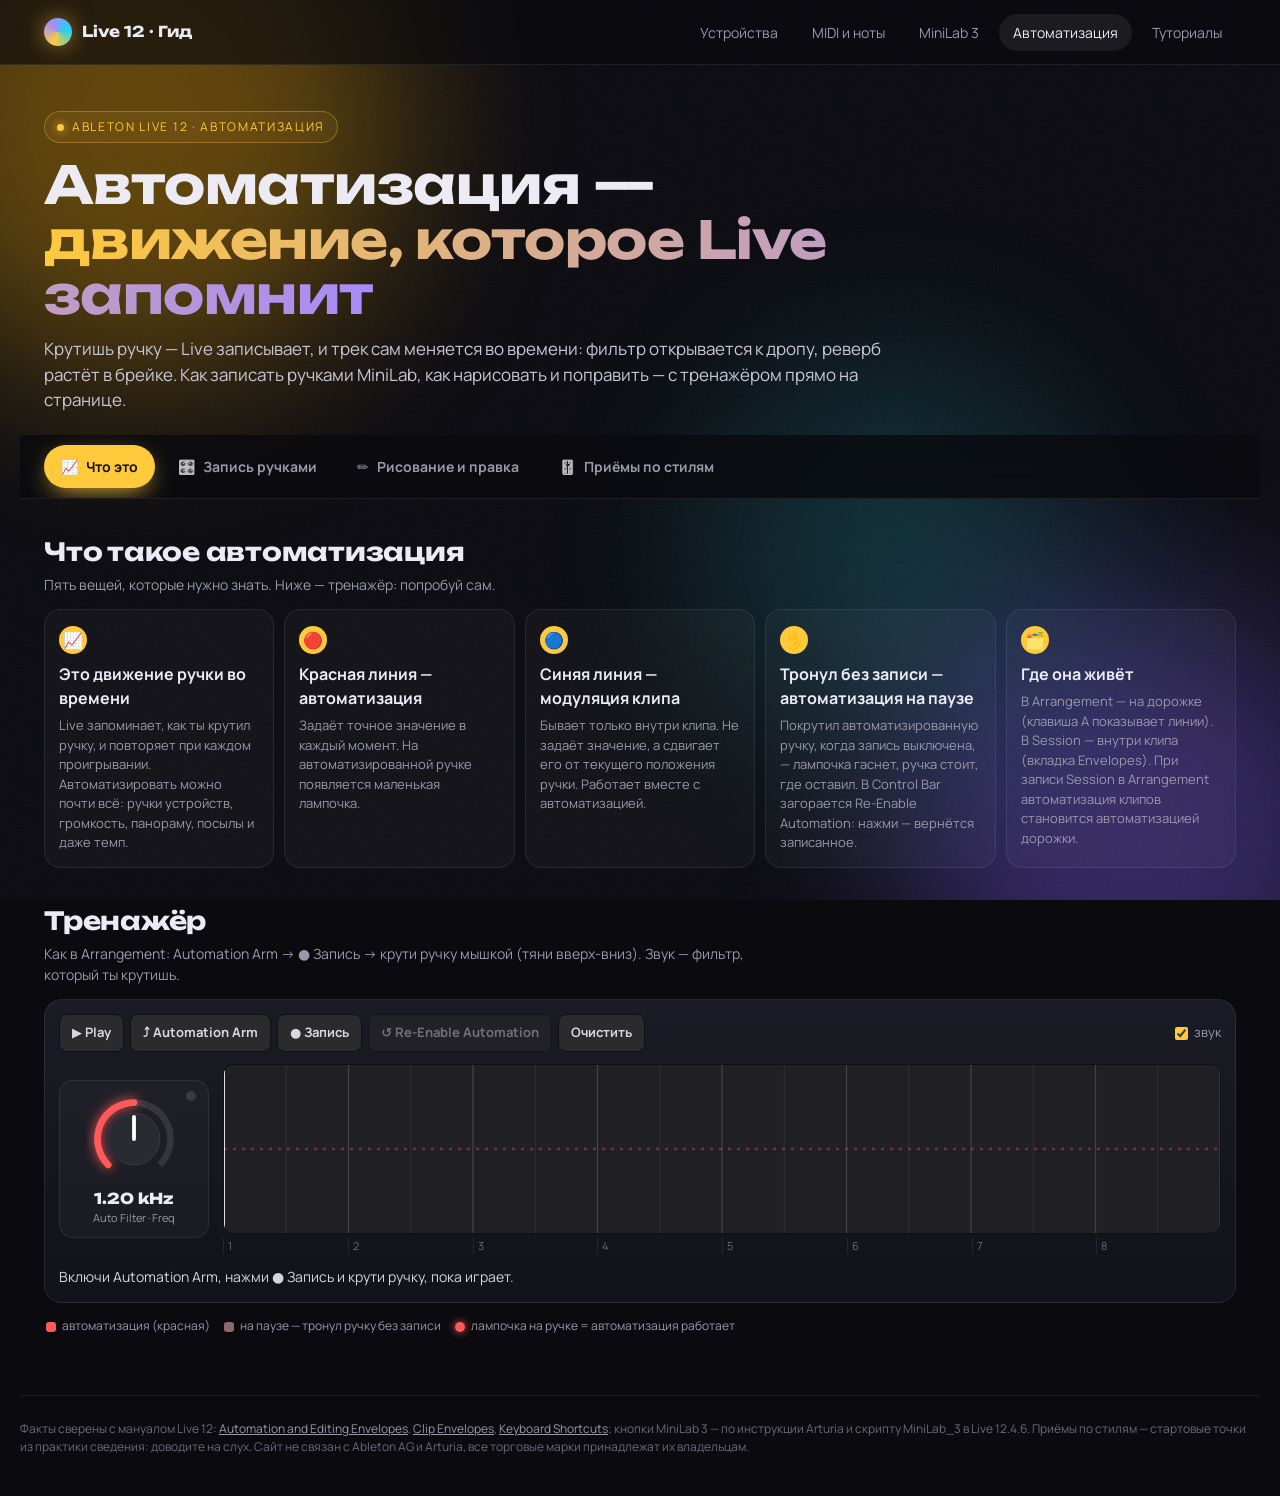
==== commit 59055464: "feat: tutorials page — 95 lessons adapted to genre, Serum 2 tab with screenshots - tutorials.html: 8" ====
--- a/automation.html
+++ b/automation.html
@@ -25,6 +25,7 @@
       <a href="midi.html">MIDI и ноты</a>
       <a href="minilab.html">MiniLab 3</a>
       <a href="automation.html" class="on">Автоматизация</a>
+      <a href="tutorials.html">Туториалы</a>
     </nav>
   </div>
 </header>
